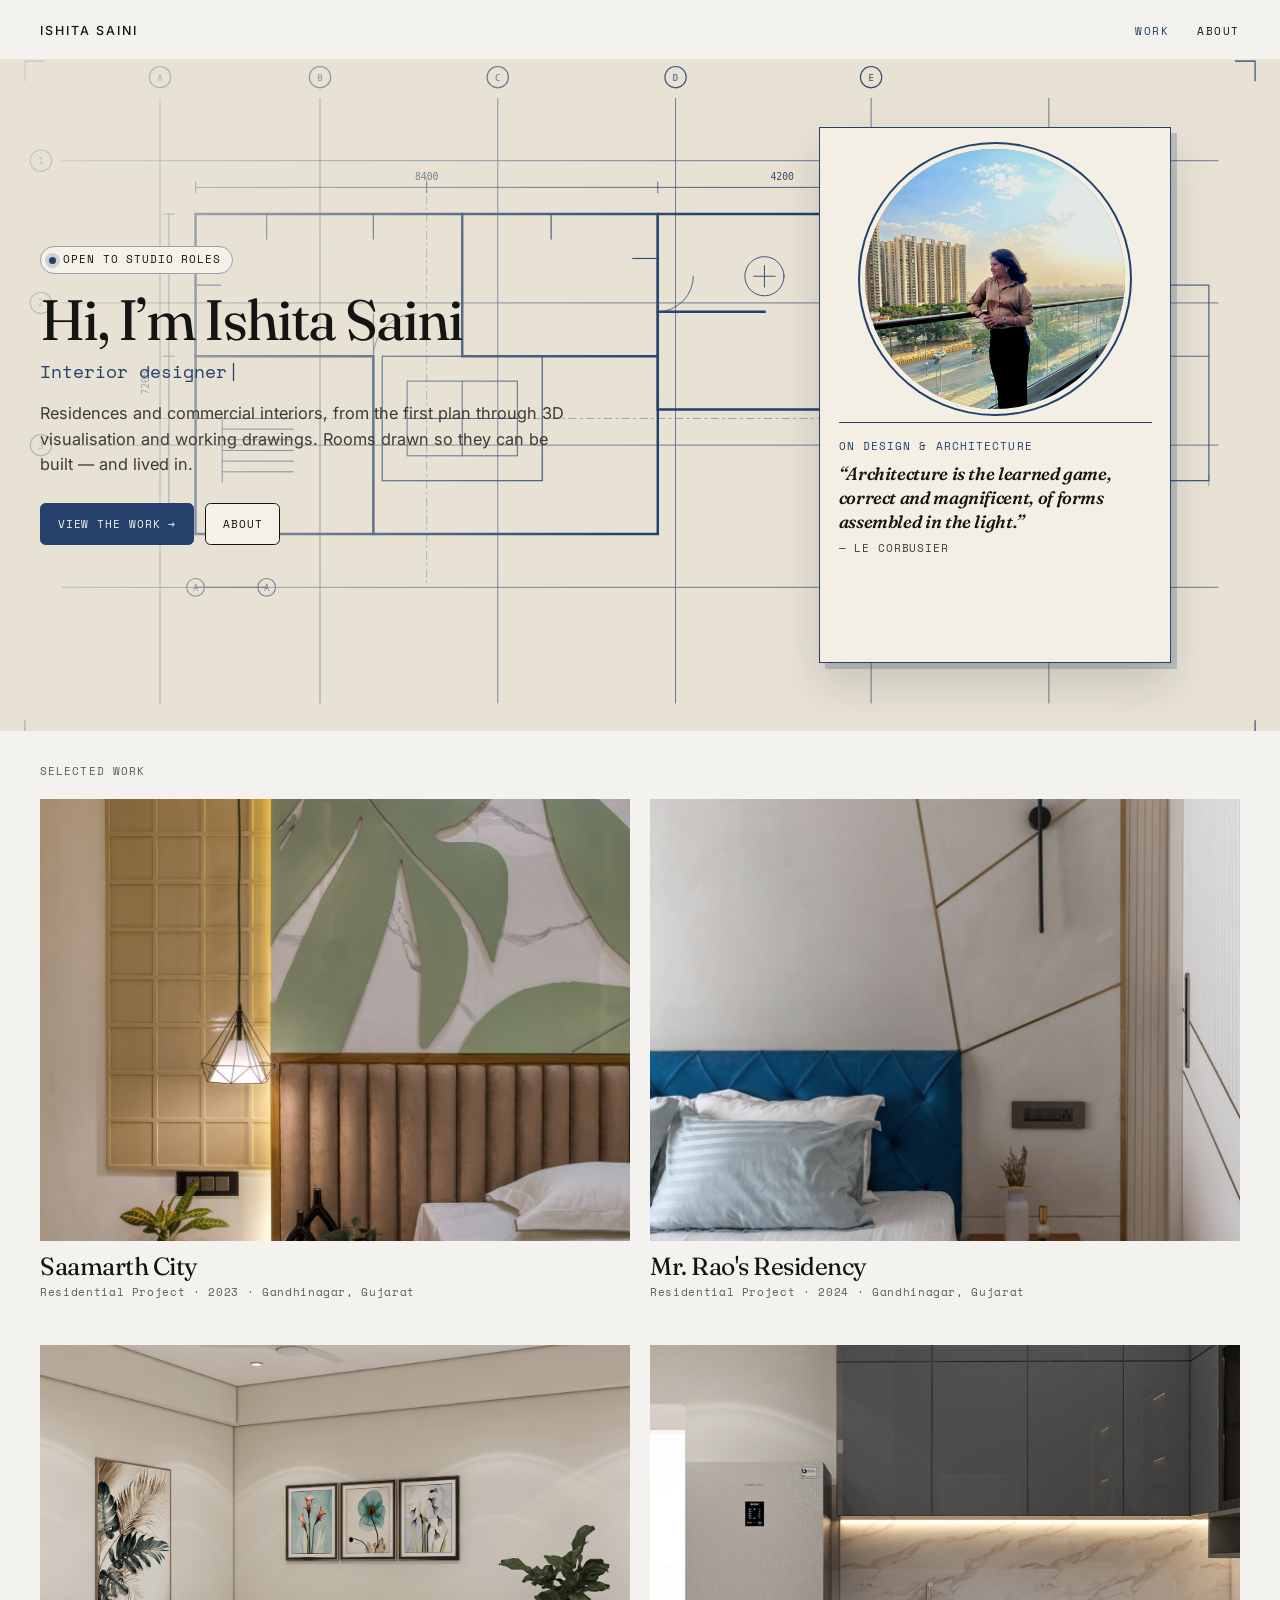
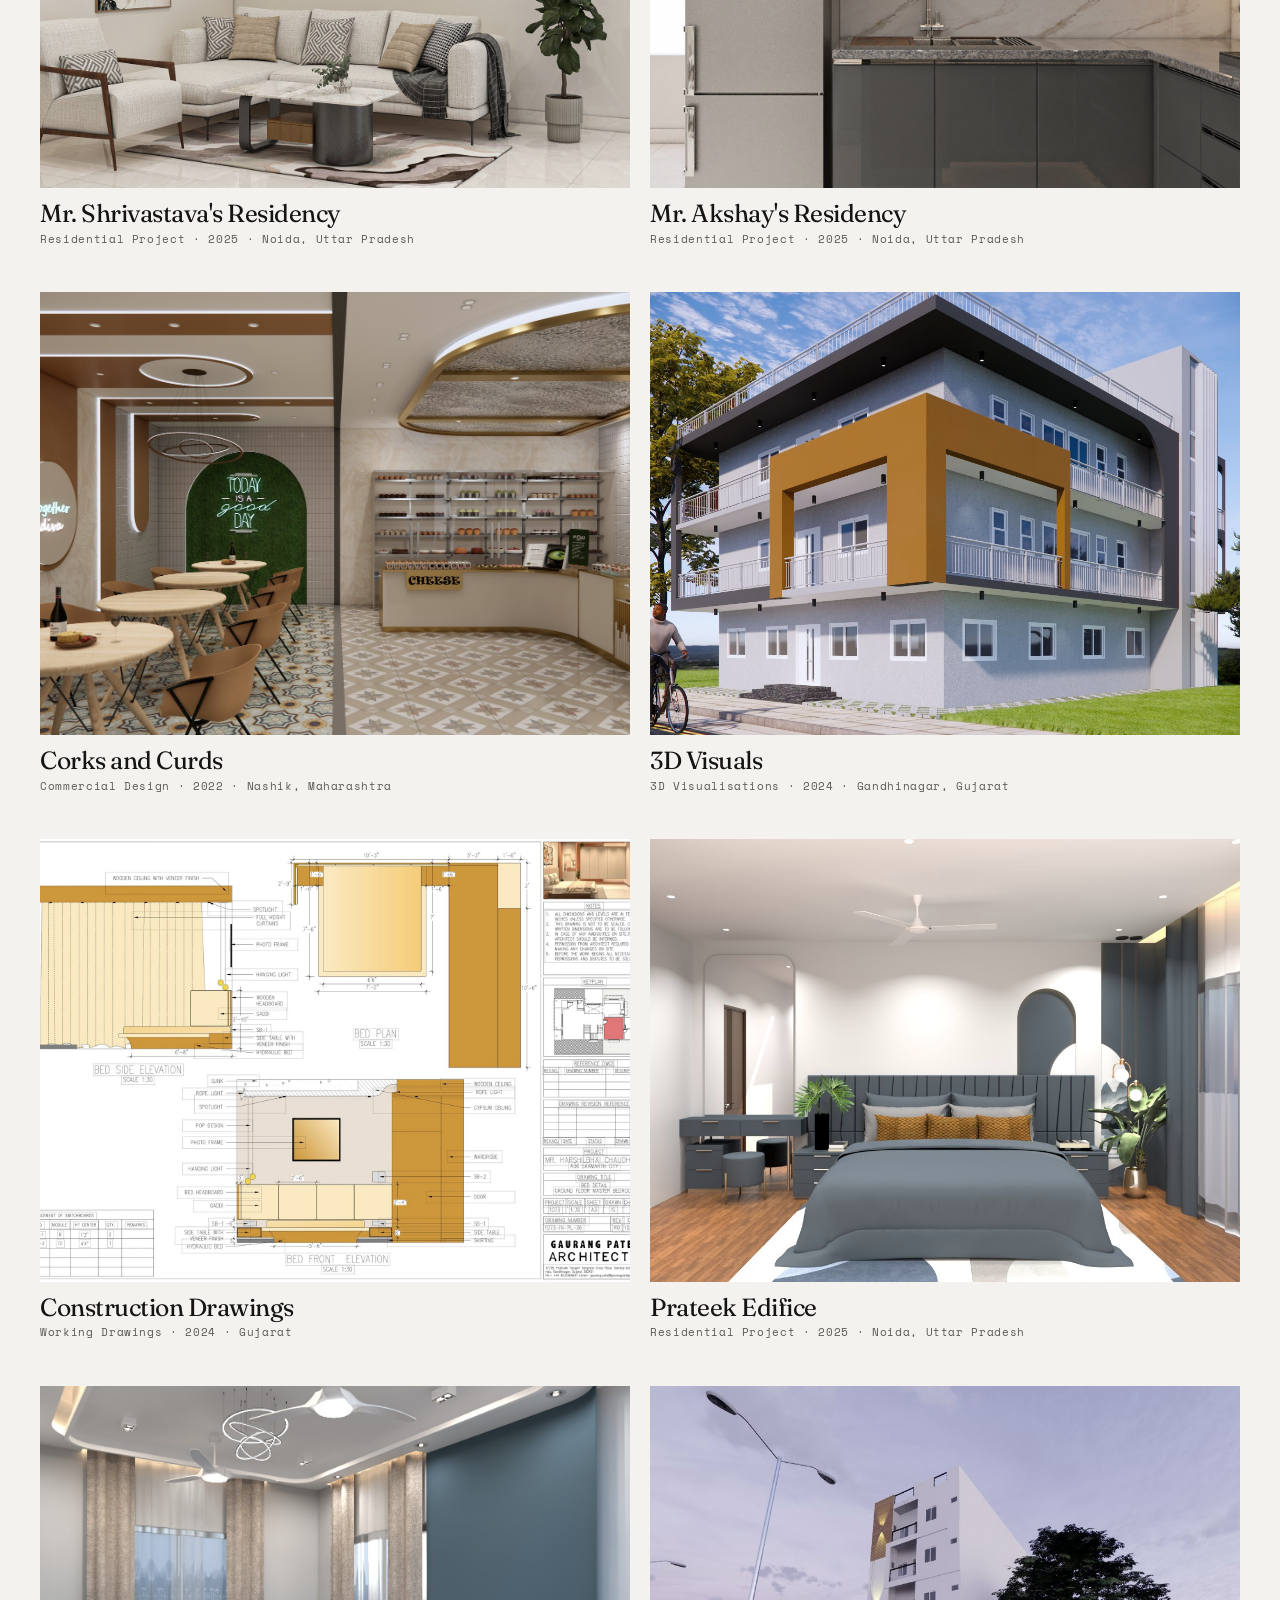
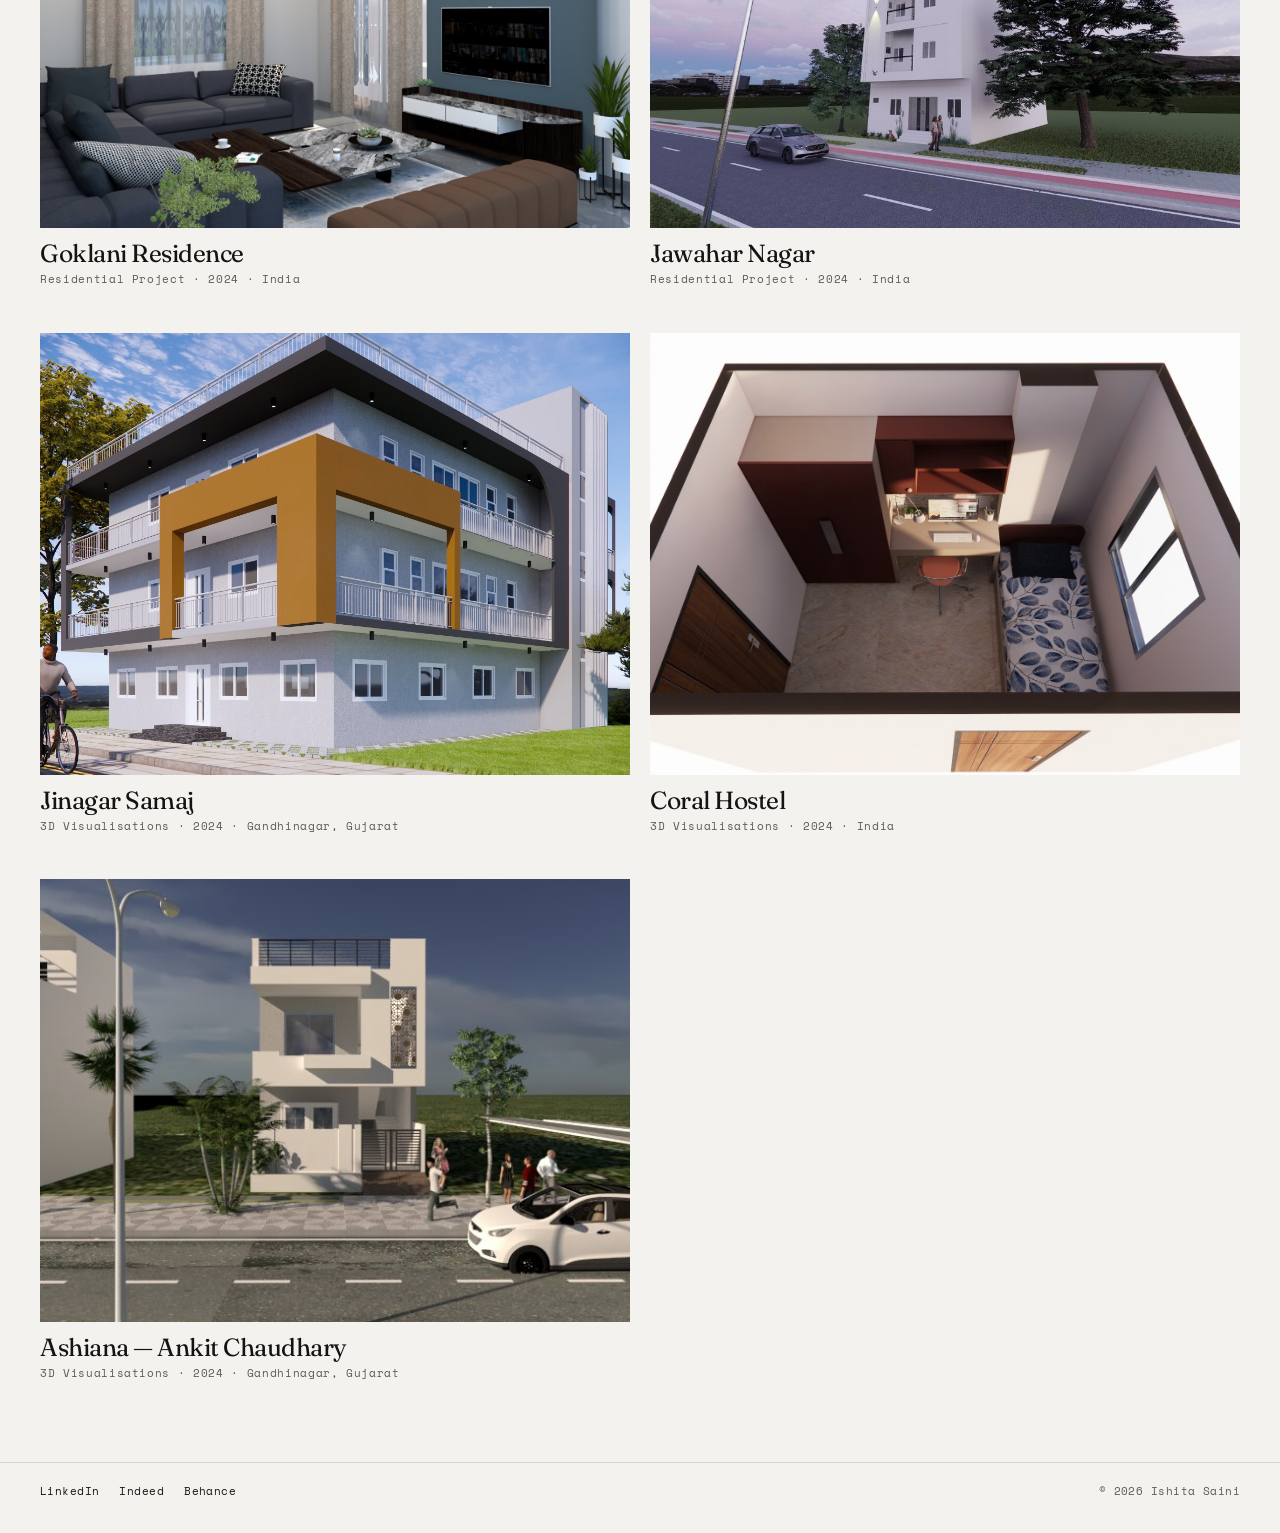
==== index.html @ 2582d84b "First Commit" ====
<!DOCTYPE html>
<html lang="en">
  <head>
    <meta charset="utf-8" />
    <meta name="viewport" content="width=device-width, initial-scale=1" />
    <title>Ishita Saini — Interior Designer</title>
    <meta
      name="description"
      content="Ishita Saini, interior designer. Residences, commercial interiors, 3D visualisation, and working drawings."
    />
    <meta property="og:title" content="Ishita Saini — Interior Designer" />
    <meta
      property="og:description"
      content="Residences, commercial interiors, visualisation, and working drawings."
    />
    <meta property="og:type" content="website" />
    <meta property="og:image" content="images/projects/saamarth-city/cover.jpg" />
    <link rel="preconnect" href="https://fonts.googleapis.com" />
    <link rel="preconnect" href="https://fonts.gstatic.com" crossorigin />
    <link
      href="https://fonts.googleapis.com/css2?family=Fraunces:ital,opsz,wght@0,9..144,400;0,9..144,560;1,9..144,400&family=Inter:wght@400;500&family=Space+Mono:ital,wght@0,400;0,700&display=swap"
      rel="stylesheet"
    />
    <link rel="icon" href="favicon.svg" type="image/svg+xml" />
    <link rel="apple-touch-icon" href="images/apple-touch-icon.png" />
    <link rel="stylesheet" href="css/style.css?v=even" />
  </head>
  <body>
    <header class="site-header">
      <a class="site-logo" href="index.html">Ishita Saini</a>
      <nav aria-label="Primary">
        <ul class="site-nav">
          <li><a href="index.html" aria-current="page">Work</a></li>
          <li><a href="about.html">About</a></li>
        </ul>
      </nav>
    </header>

    <main>
      <section class="hero" aria-label="Introduction">
        <div class="hero__drawing" aria-hidden="true"></div>
        <div class="hero__copy">
          <p class="hero__badge">
            <span class="hero__dot" aria-hidden="true"></span>
            Open to studio roles
          </p>
          <h1>Hi, I’m Ishita Saini</h1>
          <p class="hero__role">
            <span id="hero-role">Interior designer</span><span class="hero__cursor" aria-hidden="true">|</span>
          </p>
          <p class="hero__line">
            Residences and commercial interiors, from the first plan through
            3D visualisation and working drawings. Rooms drawn so they can be
            built — and lived in.
          </p>
          <p class="hero__cta">
            <a class="btn btn--solid" href="#work">View the work →</a>
            <a class="btn btn--ghost" href="about.html">About</a>
          </p>
        </div>
        <div class="hero__visual">
          <figure class="hero__photo">
            <img
              src="images/about/portrait.jpg"
              alt="Ishita Saini, interior designer"
              width="640"
              height="640"
            />
          </figure>
          <section class="quotes" aria-label="Quotes on design and architecture">
            <p class="quotes__label">On design &amp; architecture</p>
            <blockquote class="quotes__card" id="quote-card" aria-live="polite">
              <p class="quotes__text" id="quote-text">Loading a line on design…</p>
              <footer class="quotes__by" id="quote-author"></footer>
            </blockquote>
          </section>
        </div>
      </section>

      <section id="work" class="work-section">
        <h2 class="section-label">Selected work</h2>
        <div id="project-index">
          <p class="status">Loading work…</p>
        </div>
      </section>
    </main>

    <footer class="site-footer">
      <p class="site-footer__links">
        <a href="https://www.linkedin.com/in/ishita-s-9a9b94247/" rel="noopener noreferrer">LinkedIn</a>
        <a href="https://profile.indeed.com/" rel="noopener noreferrer">Indeed</a>
        <a href="https://www.behance.net/" rel="noopener noreferrer">Behance</a>
      </p>
      <p class="site-footer__copy">© 2026 Ishita Saini</p>
    </footer>
    <script src="js/app.js?v=even"></script>
  </body>
</html>
---- css/style.css ----
:root {
  --paper: #f3f2ee;
  --ink: #141413;
  --blueprint: #24406b;
  --muted: #5c5a54;
  --rule: #d8d4c8;
  --font-display: "Fraunces", "Times New Roman", serif;
  --font-mono: "Space Mono", "Courier New", monospace;
  --font-body: "Inter", "Helvetica Neue", sans-serif;
  --pad: clamp(1.15rem, 3.5vw, 2.5rem);
}

*,
*::before,
*::after {
  box-sizing: border-box;
}

html {
  -webkit-text-size-adjust: 100%;
}

body {
  margin: 0;
  min-height: 100vh;
  background: var(--paper);
  color: var(--ink);
  font-family: var(--font-body);
  font-size: 1.05rem;
  line-height: 1.6;
}

img {
  max-width: 100%;
  height: auto;
  display: block;
}

a {
  color: var(--blueprint);
  text-decoration-thickness: 1px;
  text-underline-offset: 0.18em;
}

a:hover {
  color: var(--ink);
}

a:focus-visible {
  outline: 2px solid var(--blueprint);
  outline-offset: 3px;
}

h1,
h2,
p,
ul,
figure,
blockquote {
  margin: 0;
}

ul {
  padding: 0;
  list-style: none;
}

code {
  font-family: var(--font-mono);
  font-size: 0.85em;
}

.eyebrow,
.work-card__meta,
.project-head__meta,
.project-nav__dir,
.tools__heading,
.tools__list,
.status,
.section-label,
.quotes__label,
.quotes__by,
.site-footer {
  font-family: var(--font-mono);
  font-size: 0.68rem;
  font-weight: 400;
  letter-spacing: 0.1em;
  text-transform: uppercase;
}

/* --- Header ----------------------------------------------------------- */

.site-header {
  position: sticky;
  top: 0;
  z-index: 20;
  display: flex;
  align-items: baseline;
  justify-content: space-between;
  gap: 1rem;
  padding: 1rem var(--pad);
  background: color-mix(in srgb, var(--paper) 88%, transparent);
  backdrop-filter: blur(16px);
}

.site-logo {
  font-family: var(--font-body);
  font-size: 0.78rem;
  font-weight: 500;
  letter-spacing: 0.16em;
  text-transform: uppercase;
  color: var(--ink);
  text-decoration: none;
}

.site-logo:hover {
  color: var(--blueprint);
}

.site-nav {
  display: flex;
  gap: 1.75rem;
}

.site-nav a {
  font-family: var(--font-mono);
  font-size: 0.68rem;
  letter-spacing: 0.14em;
  text-transform: uppercase;
  color: var(--ink);
  text-decoration: none;
}

.site-nav a:hover,
.site-nav a[aria-current="page"] {
  color: var(--blueprint);
}

/* --- Hero ------------------------------------------------------------- */

.hero {
  position: relative;
  isolation: isolate;
  display: grid;
  gap: 2.5rem;
  align-items: start;
  padding: clamp(2rem, 7vh, 4.5rem) var(--pad) clamp(2.5rem, 7vh, 4.75rem);
  overflow: hidden;
  background: #e7e2d4;
}

.hero__drawing {
  position: absolute;
  inset: 0;
  z-index: 0;
  pointer-events: none;
  background-color: #e7e2d4;
  background-image:
    linear-gradient(
      105deg,
      color-mix(in srgb, #e7e2d4 88%, transparent) 0%,
      transparent 52%
    ),
    url("../images/hero-plan.svg");
  background-repeat: no-repeat;
  background-position: 0 0, 50% 30%;
  background-size: 100% 100%, cover;
}

.hero__copy {
  position: relative;
  z-index: 1;
  max-width: 36rem;
}

.hero__badge {
  display: inline-flex;
  align-items: center;
  gap: 0.45rem;
  padding: 0.28rem 0.7rem 0.28rem 0.5rem;
  border: 1px solid color-mix(in srgb, var(--blueprint) 35%, var(--rule));
  border-radius: 999px;
  background: #f4f1e8;
  font-family: var(--font-mono);
  font-size: 0.68rem;
  letter-spacing: 0.08em;
  text-transform: uppercase;
  color: var(--ink);
}

.hero__dot {
  width: 0.45rem;
  height: 0.45rem;
  border-radius: 50%;
  background: var(--blueprint);
  box-shadow: 0 0 0 4px color-mix(in srgb, var(--blueprint) 18%, transparent);
}

.hero h1 {
  font-family: var(--font-display);
  font-optical-sizing: auto;
  font-weight: 400;
  font-size: clamp(2.15rem, 5.4vw, 3.55rem);
  line-height: 1.05;
  letter-spacing: -0.035em;
  margin: 1rem 0 0.45rem;
}

.hero__role {
  min-height: 1.5em;
  font-family: var(--font-mono);
  font-size: clamp(0.95rem, 1.8vw, 1.1rem);
  color: var(--blueprint);
}

.hero__cursor {
  display: inline-block;
  margin-left: 0.05em;
  animation: hero-blink 1s step-end infinite;
}

.hero__line {
  max-width: 34rem;
  margin-top: 1rem;
  font-size: 1.02rem;
  line-height: 1.55;
  color: #3d3b35;
}

.hero__cta {
  display: flex;
  flex-wrap: wrap;
  gap: 0.7rem;
  margin-top: 1.6rem;
}

.btn {
  display: inline-flex;
  align-items: center;
  justify-content: center;
  padding: 0.7rem 1.05rem;
  border: 1px solid var(--ink);
  border-radius: 0.35rem;
  font-family: var(--font-mono);
  font-size: 0.7rem;
  letter-spacing: 0.08em;
  text-transform: uppercase;
  text-decoration: none;
}

.btn--solid {
  background: var(--blueprint);
  border-color: var(--blueprint);
  color: var(--paper);
}

.btn--solid:hover {
  background: var(--ink);
  border-color: var(--ink);
  color: var(--paper);
}

.btn--ghost {
  background: #f4f1e8;
  color: var(--ink);
}

.btn--ghost:hover {
  border-color: var(--blueprint);
  color: var(--blueprint);
}

.hero__visual {
  position: relative;
  z-index: 1;
  display: flex;
  flex-direction: column;
  gap: 0.85rem;
  width: min(100%, 22rem);
  height: 33.5rem;
  margin-inline: auto;
  padding: 1.15rem 1.15rem 1.1rem;
  background: #f3efe4;
  border: 1.5px solid var(--blueprint);
  overflow: hidden;
  box-shadow:
    6px 6px 0 color-mix(in srgb, var(--blueprint) 22%, transparent),
    0 22px 40px color-mix(in srgb, var(--ink) 14%, transparent);
}

.hero__visual::before,
.hero__visual::after {
  content: "";
  position: absolute;
  width: 0.7rem;
  height: 0.7rem;
  border: 1.5px solid var(--blueprint);
  pointer-events: none;
}

.hero__visual::before {
  top: -1px;
  left: -1px;
  border-right: 0;
  border-bottom: 0;
}

.hero__visual::after {
  right: -1px;
  bottom: -1px;
  border-left: 0;
  border-top: 0;
}

.hero__photo {
  flex: 0 0 16.25rem;
  width: 16.25rem;
  height: 16.25rem;
  margin: 0.15rem auto 0;
  aspect-ratio: 1;
  border-radius: 50%;
  overflow: hidden;
  background: #8d8778;
  box-shadow:
    0 0 0 5px #f3efe4,
    0 0 0 7px var(--blueprint);
}

.hero__photo img {
  width: 100%;
  height: 100%;
  object-fit: cover;
  object-position: 50% 18%;
  filter: contrast(1.08) saturate(1.05) brightness(0.96);
}

@keyframes hero-blink {
  50% {
    opacity: 0;
  }
}

/* --- Quotes ----------------------------------------------------------- */

.quotes {
  display: flex;
  flex-direction: column;
  flex: 1 1 auto;
  min-height: 0;
  height: 9.25rem;
  padding-top: 0.9rem;
  border-top: 1px solid var(--blueprint);
  overflow: hidden;
}

.quotes__label {
  flex: 0 0 auto;
  color: var(--blueprint);
  margin-bottom: 0.45rem;
}

.quotes__card {
  display: flex;
  flex-direction: column;
  flex: 1 1 auto;
  min-height: 0;
  max-width: none;
  overflow: hidden;
}

.quotes__text {
  display: -webkit-box;
  -webkit-box-orient: vertical;
  -webkit-line-clamp: 3;
  line-clamp: 3;
  overflow: hidden;
  font-family: var(--font-display);
  font-optical-sizing: auto;
  font-style: italic;
  font-size: 1.12rem;
  font-weight: 560;
  line-height: 1.32;
  letter-spacing: -0.02em;
  color: var(--ink);
}

.quotes__by {
  flex: 0 0 auto;
  margin-top: 0.45rem;
  letter-spacing: 0.08em;
  color: #3d3b35;
  white-space: nowrap;
  overflow: hidden;
  text-overflow: ellipsis;
}

.quotes__card.is-away {
  opacity: 0;
}

.quotes__card {
  transition: opacity 0.4s ease;
}

.work-section {
  padding-top: 2rem;
  scroll-margin-top: 3.5rem;
}

.section-label {
  padding: 0 var(--pad) 1.15rem;
  color: var(--muted);
}

/* --- Work grid -------------------------------------------------------- */

.work-grid {
  display: grid;
  grid-template-columns: 1fr;
  gap: 2.5rem var(--pad);
  padding: 0 var(--pad) 2rem;
}

@media (min-width: 640px) {
  .work-grid {
    grid-template-columns: 1fr 1fr;
  }
}

.work-card {
  display: flex;
  flex-direction: column;
  gap: 0.7rem;
  color: inherit;
  text-decoration: none;
  min-width: 0;
}

.work-card__media {
  display: block;
  overflow: hidden;
  background: #cfc9bb;
  aspect-ratio: 4 / 3;
}

.work-card__thumb {
  width: 100%;
  height: 100%;
  object-fit: cover;
  filter: saturate(0.82);
}

.work-card__title {
  display: block;
  font-family: var(--font-display);
  font-optical-sizing: auto;
  font-size: clamp(1.2rem, 2.2vw, 1.55rem);
  font-weight: 400;
  line-height: 1.15;
  letter-spacing: -0.02em;
  color: var(--ink);
}

.work-card__meta {
  display: block;
  margin-top: 0.2rem;
  letter-spacing: 0.06em;
  text-transform: none;
  color: var(--muted);
}

@media (hover: hover) and (pointer: fine) {
  .work-card__thumb {
    transition: filter 0.45s ease, transform 0.45s ease;
  }

  .work-card:hover .work-card__thumb,
  .work-card:focus-visible .work-card__thumb {
    filter: saturate(1);
    transform: scale(1.03);
  }

  .work-card:hover .work-card__title,
  .work-card:focus-visible .work-card__title {
    color: var(--blueprint);
  }
}

/* --- Project page ----------------------------------------------------- */

.project {
  display: flex;
  flex-direction: column;
}

.project-info {
  padding: 1.25rem var(--pad) 1.5rem;
}

.project-info h1 {
  font-family: var(--font-display);
  font-optical-sizing: auto;
  font-weight: 400;
  font-size: clamp(1.7rem, 4vw, 2.45rem);
  line-height: 1.08;
  letter-spacing: -0.03em;
}

.tagline {
  margin-top: 0.45rem;
  font-size: 1.02rem;
  line-height: 1.45;
  color: var(--muted);
}

.eyebrow {
  color: var(--blueprint);
  margin-bottom: 0.4rem;
}

.project-head__meta {
  margin-top: 0.85rem;
  letter-spacing: 0.06em;
  text-transform: none;
  color: var(--muted);
  line-height: 1.6;
}

.project-copy {
  margin-top: 1.35rem;
}

.project-copy p + p {
  margin-top: 0.85rem;
}

.project-visuals {
  min-width: 0;
}

.gallery {
  display: grid;
  grid-template-columns: 1fr 1fr;
  gap: 0.4rem;
  align-items: start;
}

.gallery__span {
  grid-column: 1 / -1;
  width: 100%;
  height: auto;
  display: block;
  background: #cfc9bb;
}

.gallery__col {
  display: flex;
  flex-direction: column;
  gap: 0.4rem;
  min-width: 0;
}

.gallery__col:empty {
  display: none;
}

.gallery__col img {
  width: 100%;
  height: auto;
  display: block;
  background: #cfc9bb;
}

.project-nav {
  display: grid;
  grid-template-columns: 1fr 1fr;
  gap: 1.5rem;
  margin: 2rem var(--pad) 0;
  padding: 1.35rem 0 0;
  border-top: 1px solid var(--rule);
}

.project-nav a {
  display: flex;
  flex-direction: column;
  gap: 0.3rem;
  color: inherit;
  text-decoration: none;
}

.project-nav a:last-child {
  text-align: right;
}

.project-nav__title {
  font-family: var(--font-display);
  font-optical-sizing: auto;
  font-size: 1.2rem;
  line-height: 1.2;
  letter-spacing: -0.02em;
  text-transform: none;
}

.project-nav a:hover .project-nav__title,
.project-nav a:focus-visible .project-nav__title {
  color: var(--blueprint);
}

/* --- About ------------------------------------------------------------ */

.about-hero {
  display: grid;
}

.about__portrait {
  margin: 0;
  min-height: 18rem;
  background: #cfc9bb;
}

.about__portrait img {
  width: 100%;
  height: 100%;
  min-height: 18rem;
  object-fit: cover;
  object-position: 50% 18%;
}

.about__copy {
  padding: clamp(1.75rem, 4vw, 3.25rem) var(--pad);
  display: flex;
  flex-direction: column;
  justify-content: center;
}

.about__role {
  font-family: var(--font-mono);
  font-size: 0.68rem;
  letter-spacing: 0.12em;
  text-transform: uppercase;
  color: var(--blueprint);
}

.about__copy h1 {
  font-family: var(--font-display);
  font-optical-sizing: auto;
  font-weight: 400;
  font-size: clamp(2.4rem, 6vw, 4rem);
  line-height: 0.98;
  letter-spacing: -0.035em;
  margin: 0.4rem 0 1.1rem;
}

.about__lead {
  font-family: var(--font-display);
  font-optical-sizing: auto;
  font-size: clamp(1.2rem, 2.2vw, 1.55rem);
  line-height: 1.3;
  letter-spacing: -0.02em;
  margin-bottom: 1.25rem;
}

.about__tools {
  font-family: var(--font-mono);
  font-size: 0.72rem;
  letter-spacing: 0.06em;
  text-transform: uppercase;
  color: var(--muted);
}

.about__copy p + p {
  margin-top: 0.9rem;
}

.about__cta {
  display: flex;
  flex-wrap: wrap;
  gap: 0.75rem 1.5rem;
  margin-top: 1.75rem;
  font-family: var(--font-mono);
  font-size: 0.72rem;
  letter-spacing: 0.08em;
  text-transform: uppercase;
}

.about__cta a {
  color: var(--ink);
  text-decoration: none;
  border-bottom: 1px solid var(--ink);
  padding-bottom: 0.12rem;
}

.about__cta a:hover {
  color: var(--blueprint);
  border-bottom-color: var(--blueprint);
}

/* --- Empty ------------------------------------------------------------ */

.status,
.empty-page {
  padding: 3rem var(--pad);
  max-width: 40rem;
}

.status {
  color: var(--blueprint);
}

.empty-page h1 {
  font-family: var(--font-display);
  font-optical-sizing: auto;
  font-weight: 400;
  font-size: clamp(1.7rem, 4vw, 2.4rem);
  margin-bottom: 0.8rem;
}

.empty-page p + p {
  margin-top: 0.9rem;
}

/* --- Footer ----------------------------------------------------------- */

.site-footer {
  display: flex;
  flex-wrap: wrap;
  justify-content: space-between;
  gap: 0.75rem 1.5rem;
  margin-top: 3rem;
  padding: 1.25rem var(--pad) 2rem;
  border-top: 1px solid var(--rule);
  text-transform: none;
  letter-spacing: 0.04em;
}

.site-footer__links {
  display: flex;
  gap: 1.25rem;
}

.site-footer__links a {
  color: var(--ink);
  text-decoration: none;
}

.site-footer__links a:hover {
  color: var(--blueprint);
}

.site-footer__copy {
  color: var(--muted);
}

/* --- Responsive ------------------------------------------------------- */

@media (min-width: 880px) {
  .hero {
    grid-template-columns: minmax(0, 1.15fr) minmax(18rem, 0.85fr);
    gap: 3rem;
    align-items: center;
    height: 42rem;
    min-height: 42rem;
    max-height: 42rem;
    padding-top: 3.25rem;
    padding-bottom: 3.25rem;
  }

  .hero__copy {
    padding-top: 0;
  }

  .hero__visual {
    width: 22rem;
    height: 33.5rem;
    justify-self: end;
  }

  .hero__drawing {
    background-size: 100% 100%, cover;
    background-position: 0 0, 58% 40%;
  }

  .work-grid {
    gap: 2.75rem 1.25rem;
  }

  .project {
    display: grid;
    grid-template-columns: minmax(17rem, 22rem) minmax(0, 1fr);
    align-items: start;
    gap: 0 1.75rem;
    padding-left: var(--pad);
  }

  .project-info {
    grid-column: 1;
    grid-row: 1;
    position: sticky;
    top: 3.6rem;
    padding: 1.5rem 0 2.5rem;
    max-height: calc(100vh - 3.6rem);
    overflow: auto;
  }

  .project-visuals {
    grid-column: 2;
    grid-row: 1;
    padding: 0 var(--pad) 0.5rem 0;
  }

  .about-hero {
    grid-template-columns: 1.05fr 1fr;
  }

  .about__portrait img {
    min-height: min(68vh, 36rem);
  }
}

@media (max-width: 520px) {
  .gallery {
    grid-template-columns: 1fr;
  }

  .project-nav {
    grid-template-columns: 1fr;
  }

  .project-nav a:last-child {
    text-align: left;
  }
}

@media (prefers-reduced-motion: reduce) {
  .hero__cursor {
    animation: none;
  }

  .work-card__thumb,
  .quotes__card,
  a {
    transition: none;
  }

  .work-card:hover .work-card__thumb,
  .work-card:focus-visible .work-card__thumb {
    transform: none;
  }
}
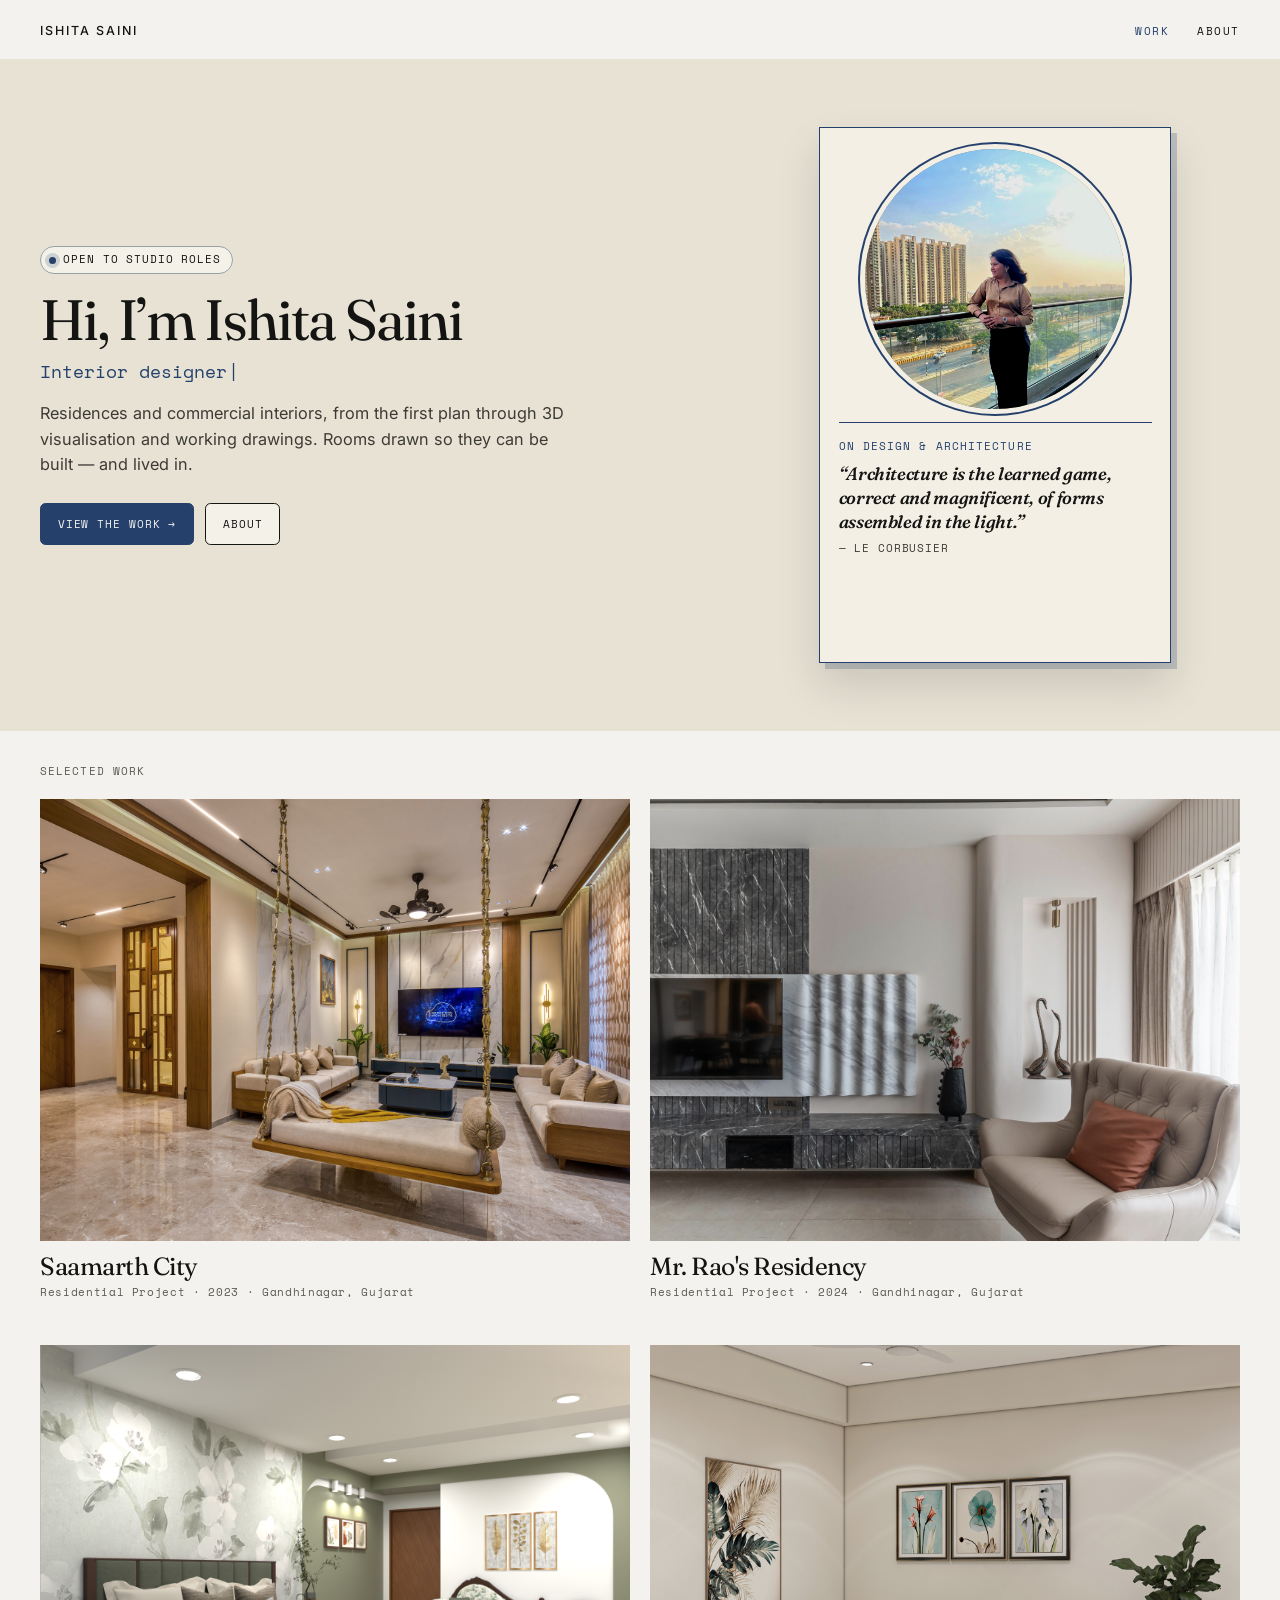
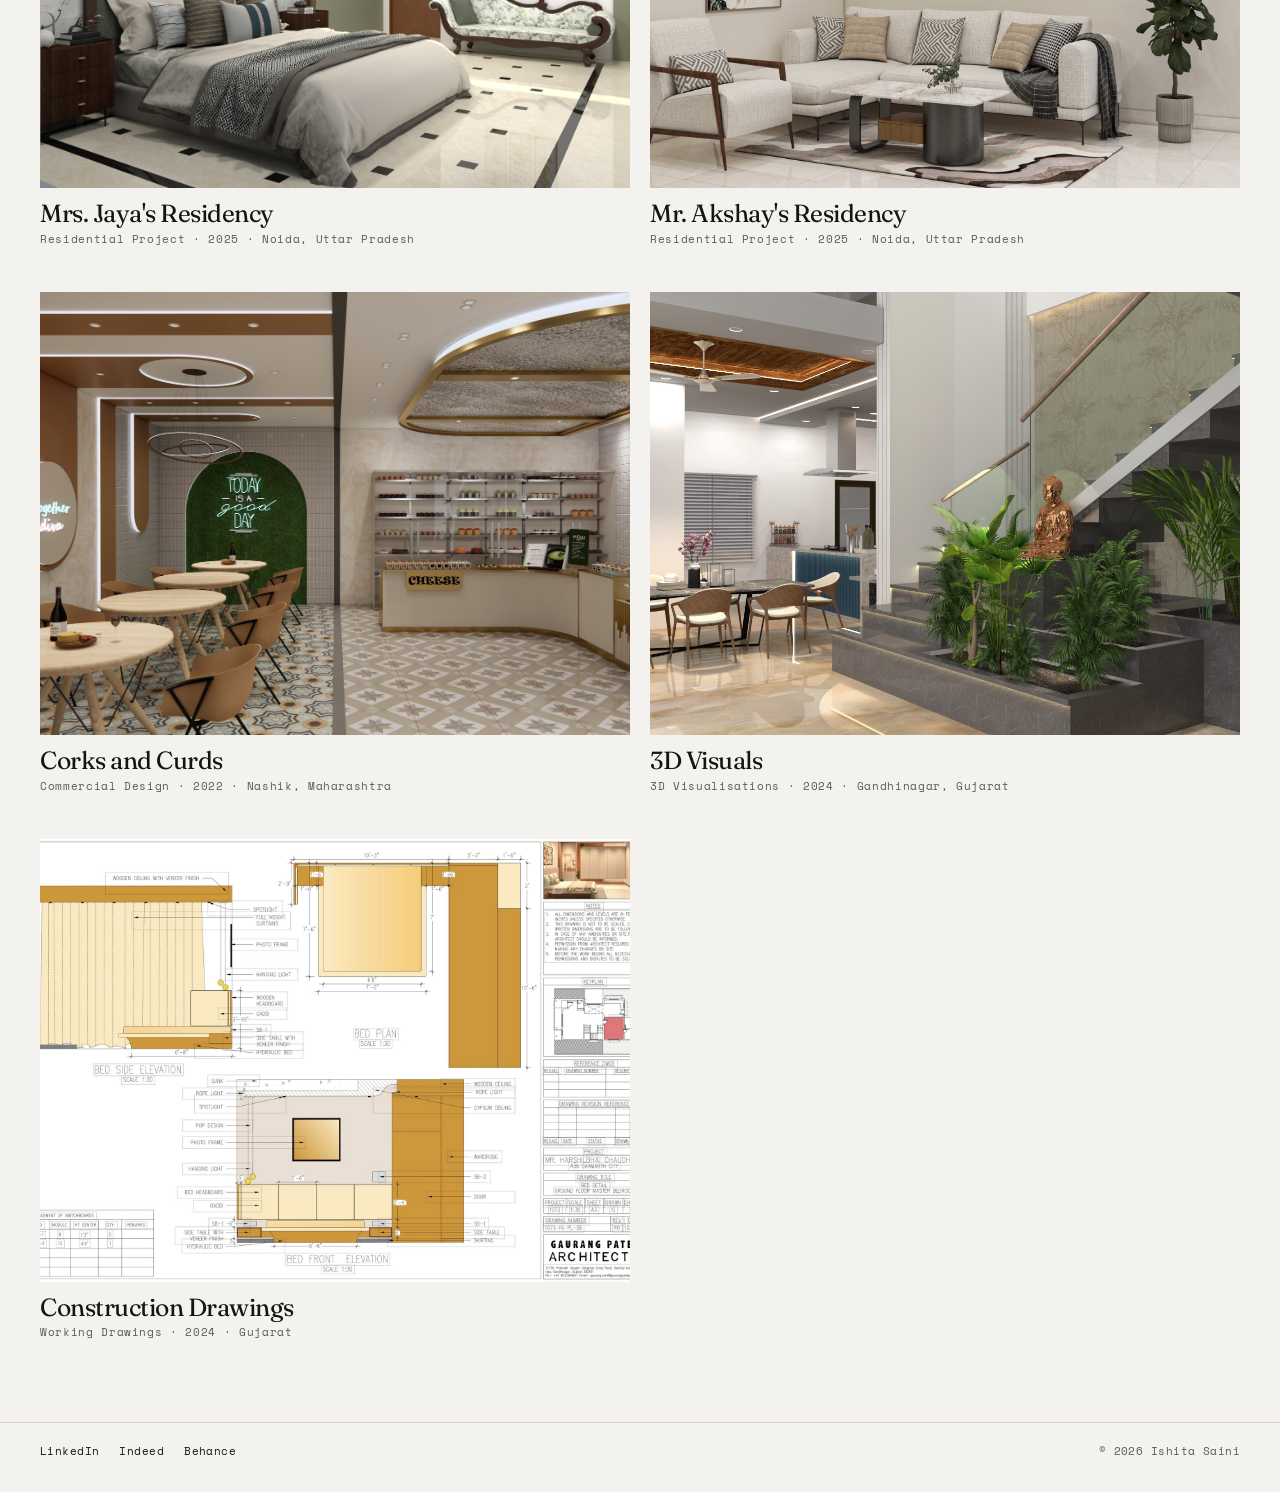
==== commit 7f095d39: "Projects update" ====
--- a/index.html
+++ b/index.html
@@ -93,6 +93,6 @@
       </p>
       <p class="site-footer__copy">© 2026 Ishita Saini</p>
     </footer>
-    <script src="js/app.js?v=even"></script>
+    <script src="js/app.js?v=nocover"></script>
   </body>
 </html>
--- a/css/style.css
+++ b/css/style.css
@@ -155,13 +155,13 @@
   z-index: 0;
   pointer-events: none;
   background-color: #e7e2d4;
-  background-image:
+  /* background-image:
     linear-gradient(
       105deg,
       color-mix(in srgb, #e7e2d4 88%, transparent) 0%,
       transparent 52%
     ),
-    url("../images/hero-plan.svg");
+    url("../images/hero-plan.svg"); */
   background-repeat: no-repeat;
   background-position: 0 0, 50% 30%;
   background-size: 100% 100%, cover;
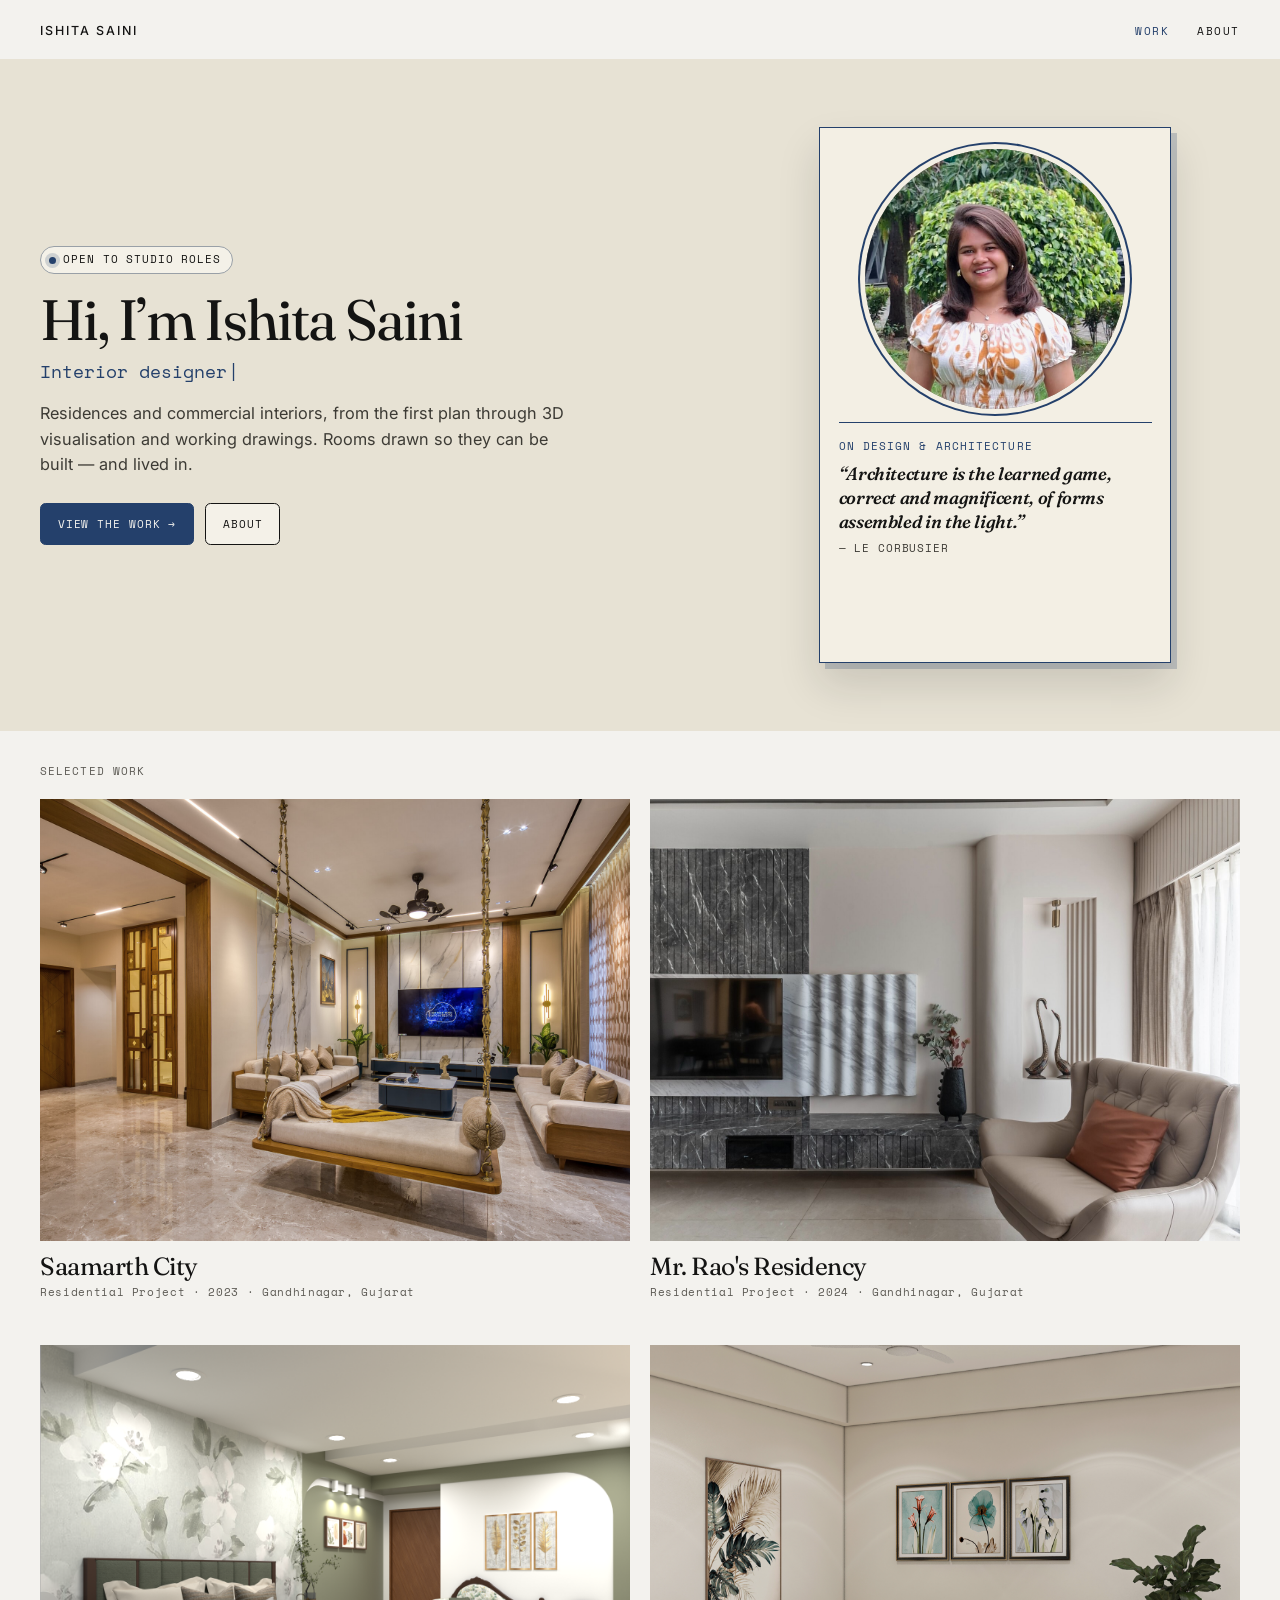
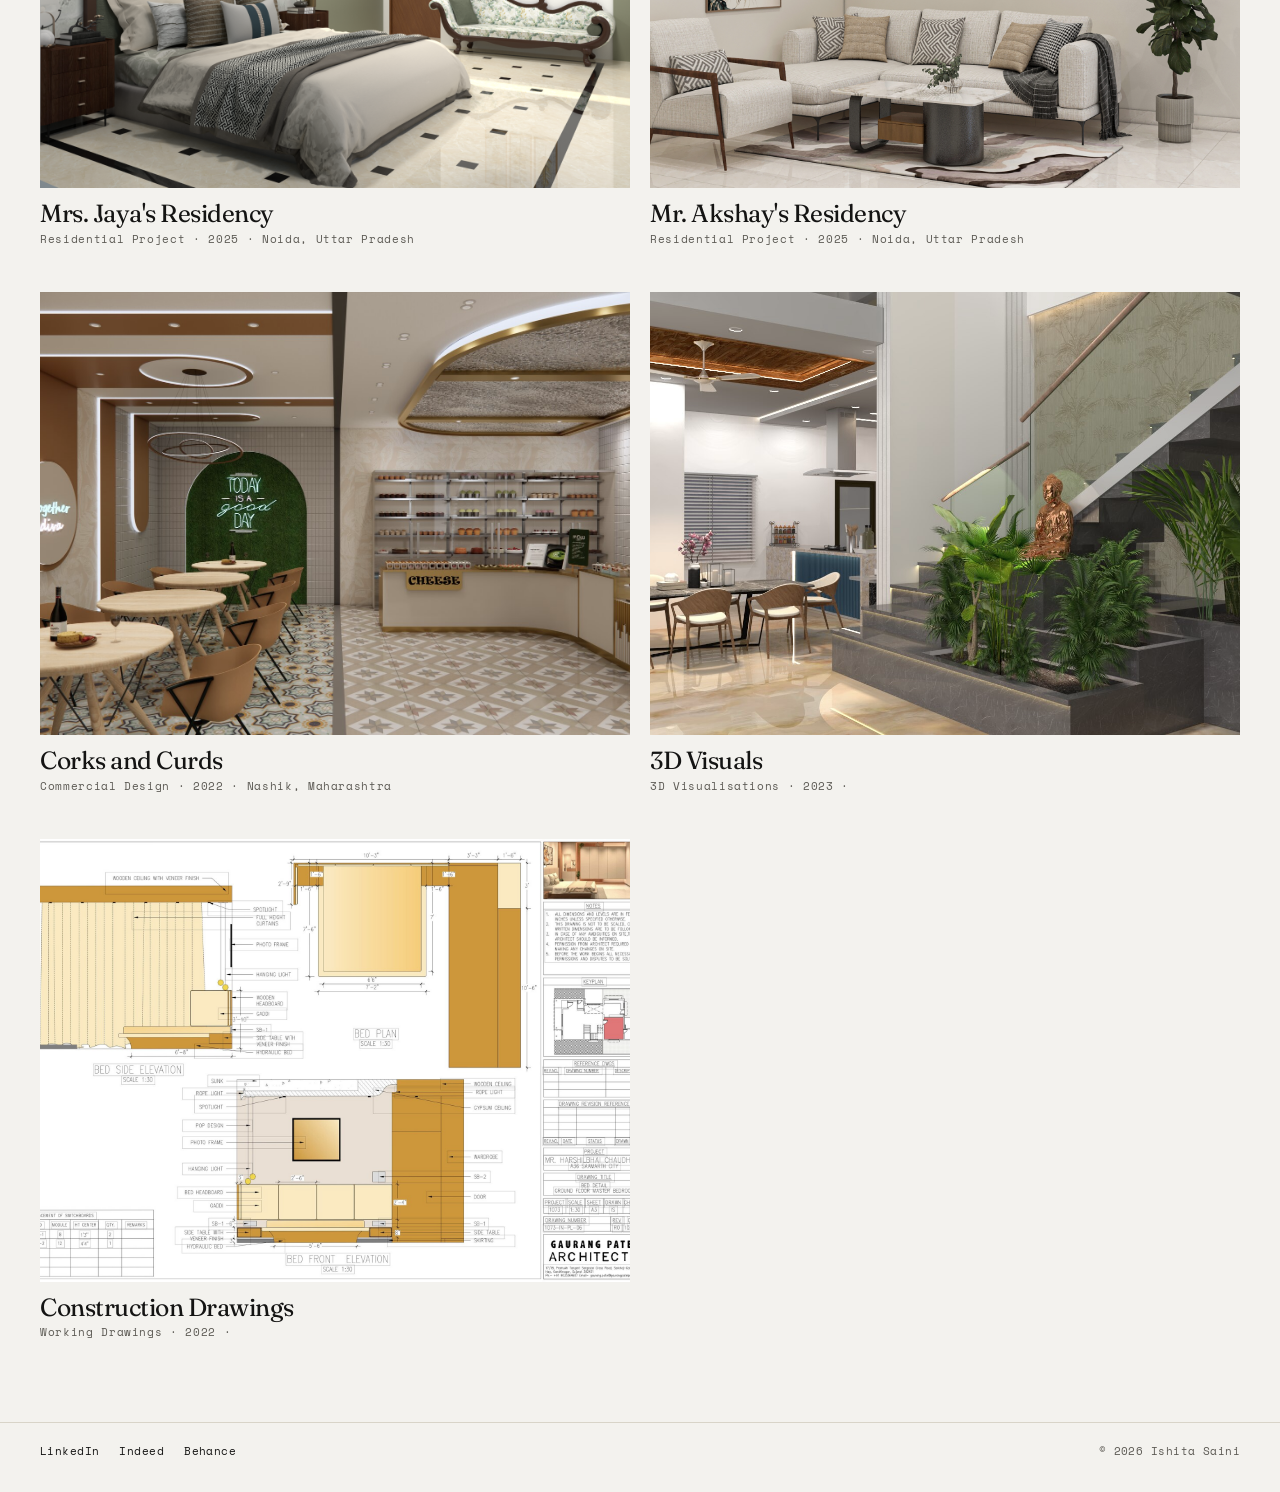
==== commit 6b3a12df: "Projects update and description change" ====
--- a/index.html
+++ b/index.html
@@ -49,10 +49,7 @@
             <span id="hero-role">Interior designer</span><span class="hero__cursor" aria-hidden="true">|</span>
           </p>
           <p class="hero__line">
-            Residences and commercial interiors, from the first plan through
-            3D visualisation and working drawings. Rooms drawn so they can be
-            built — and lived in.
-          </p>
+            Residences and commercial interiors, from the first plan through 3D visualisation and working drawings. Rooms drawn so they can be built — and lived in.          </p>
           <p class="hero__cta">
             <a class="btn btn--solid" href="#work">View the work →</a>
             <a class="btn btn--ghost" href="about.html">About</a>
@@ -61,7 +58,7 @@
         <div class="hero__visual">
           <figure class="hero__photo">
             <img
-              src="images/about/portrait.jpg"
+              src="images/about/hero-section.jpeg"
               alt="Ishita Saini, interior designer"
               width="640"
               height="640"
--- a/css/style.css
+++ b/css/style.css
@@ -545,30 +545,134 @@
   align-items: start;
 }
 
+.gallery__item {
+  appearance: none;
+  display: block;
+  width: 100%;
+  margin: 0;
+  padding: 0;
+  border: 0;
+  background: #cfc9bb;
+  cursor: zoom-in;
+}
+
+.gallery__item:focus-visible {
+  outline: 2px solid var(--blueprint);
+  outline-offset: 3px;
+}
+
 .gallery__span {
   grid-column: 1 / -1;
+}
+
+.gallery__col {
+  display: flex;
+  flex-direction: column;
+  gap: 0.4rem;
+  min-width: 0;
+}
+
+.gallery__col:empty {
+  display: none;
+}
+
+.gallery__item img {
   width: 100%;
   height: auto;
   display: block;
-  background: #cfc9bb;
-}
-
-.gallery__col {
-  display: flex;
-  flex-direction: column;
-  gap: 0.4rem;
-  min-width: 0;
-}
-
-.gallery__col:empty {
+  pointer-events: none;
+}
+
+body.is-lightbox {
+  overflow: hidden;
+}
+
+.lightbox {
+  position: fixed;
+  inset: 0;
+  z-index: 80;
   display: none;
-}
-
-.gallery__col img {
-  width: 100%;
+  align-items: center;
+  justify-content: center;
+  padding: 3.5rem 3.5rem 2.75rem;
+  background: rgba(20, 20, 19, 0.96);
+  color: var(--paper);
+}
+
+.lightbox.is-open {
+  display: flex;
+}
+
+.lightbox__img {
+  max-width: min(96vw, 92rem);
+  max-height: calc(100vh - 5.5rem);
+  width: auto;
   height: auto;
-  display: block;
-  background: #cfc9bb;
+  object-fit: contain;
+  background: transparent;
+}
+
+.lightbox__close,
+.lightbox__prev,
+.lightbox__next {
+  appearance: none;
+  position: absolute;
+  margin: 0;
+  border: 0;
+  background: transparent;
+  color: inherit;
+  cursor: pointer;
+  font-family: var(--font-mono);
+}
+
+.lightbox__close {
+  top: 0.85rem;
+  right: var(--pad);
+  font-size: 0.78rem;
+  letter-spacing: 0.14em;
+  text-transform: uppercase;
+}
+
+.lightbox__prev,
+.lightbox__next {
+  top: 50%;
+  width: 2.75rem;
+  height: 2.75rem;
+  transform: translateY(-50%);
+  font-family: var(--font-body);
+  font-size: 2.1rem;
+  line-height: 1;
+}
+
+.lightbox__prev {
+  left: 0.35rem;
+}
+
+.lightbox__next {
+  right: 0.35rem;
+}
+
+.lightbox__count {
+  position: absolute;
+  bottom: 0.85rem;
+  left: 50%;
+  transform: translateX(-50%);
+  font-family: var(--font-mono);
+  font-size: 0.72rem;
+  letter-spacing: 0.12em;
+}
+
+.lightbox__close:hover,
+.lightbox__prev:hover,
+.lightbox__next:hover {
+  color: #fff;
+}
+
+.lightbox__close:focus-visible,
+.lightbox__prev:focus-visible,
+.lightbox__next:focus-visible {
+  outline: 2px solid var(--paper);
+  outline-offset: 3px;
 }
 
 .project-nav {
@@ -829,6 +933,21 @@
   .project-nav a:last-child {
     text-align: left;
   }
+
+  .lightbox {
+    padding: 3.25rem 0.75rem 2.5rem;
+  }
+
+  .lightbox__prev,
+  .lightbox__next {
+    top: auto;
+    bottom: 0.35rem;
+    transform: none;
+  }
+
+  .lightbox__count {
+    bottom: 0.95rem;
+  }
 }
 
 @media (prefers-reduced-motion: reduce) {
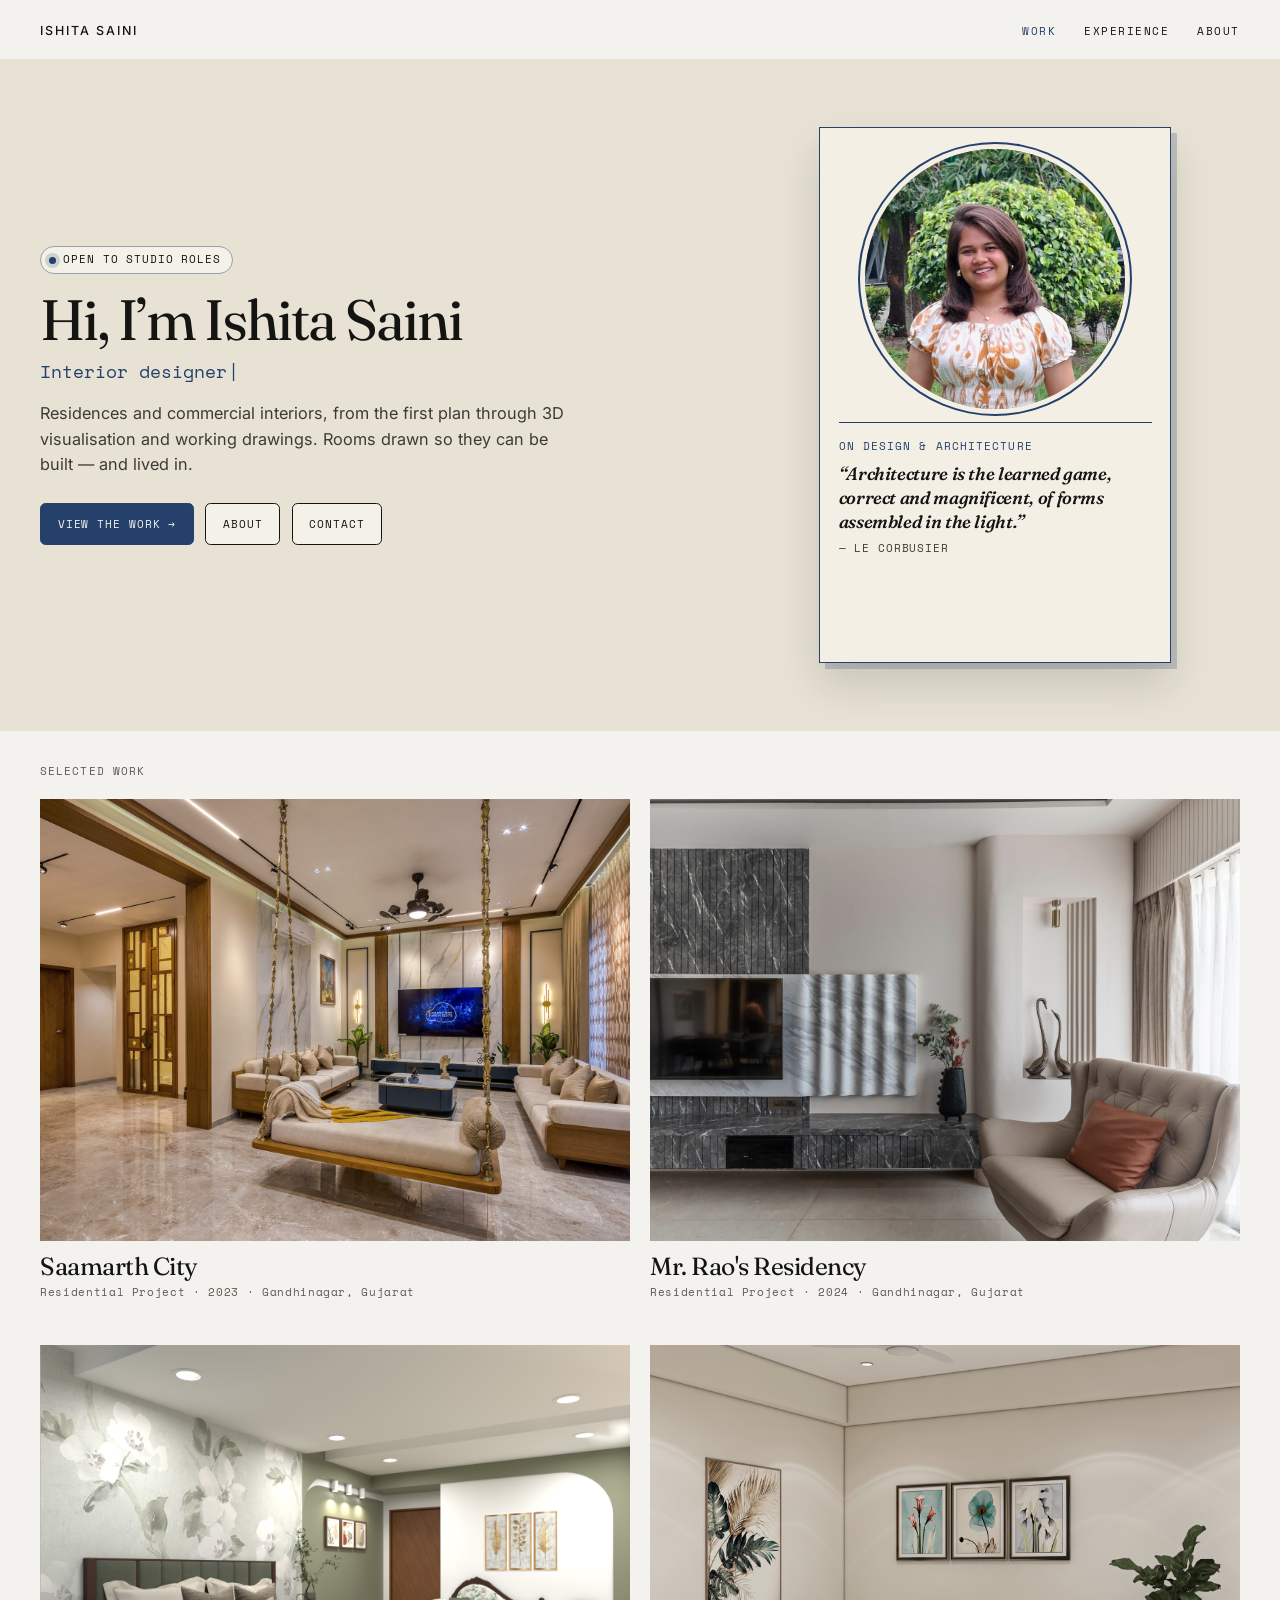
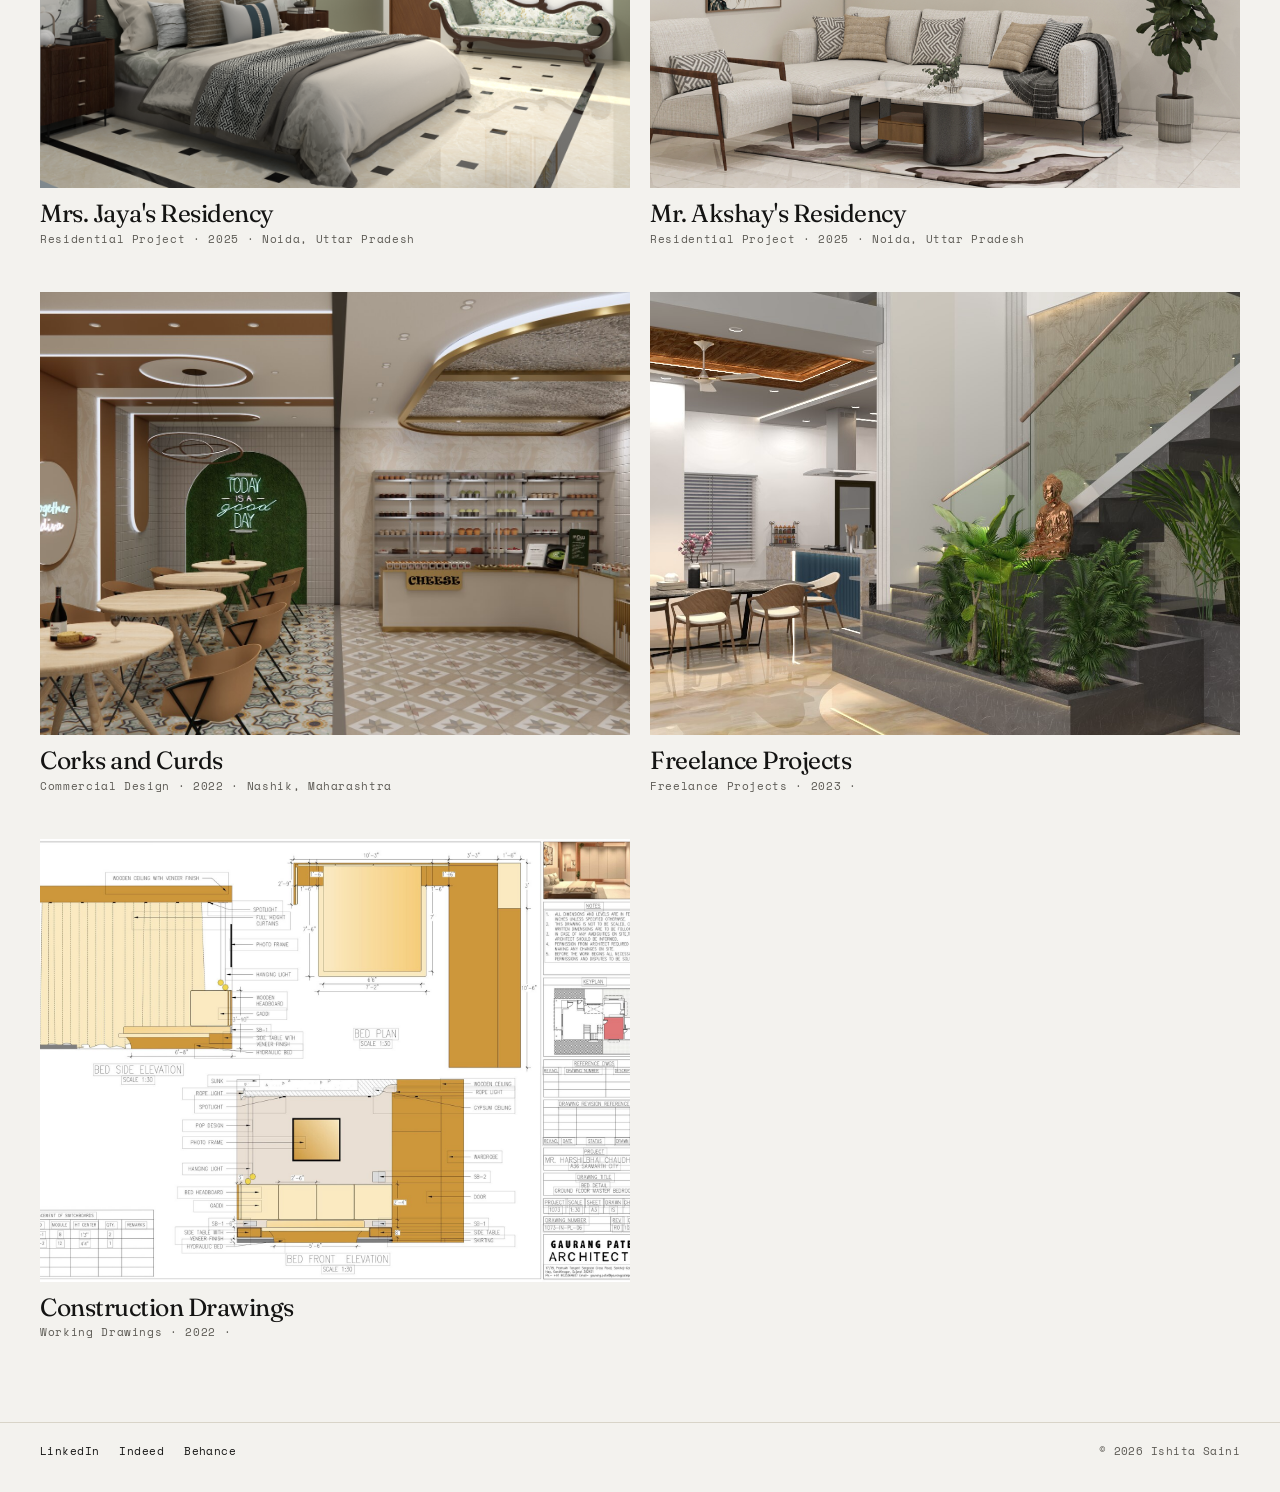
==== commit d6e20f8f: "Experience section added and minor changed" ====
--- a/index.html
+++ b/index.html
@@ -23,7 +23,7 @@
     />
     <link rel="icon" href="favicon.svg" type="image/svg+xml" />
     <link rel="apple-touch-icon" href="images/apple-touch-icon.png" />
-    <link rel="stylesheet" href="css/style.css?v=even" />
+    <link rel="stylesheet" href="css/style.css?v=exp2" />
   </head>
   <body>
     <header class="site-header">
@@ -31,6 +31,7 @@
       <nav aria-label="Primary">
         <ul class="site-nav">
           <li><a href="index.html" aria-current="page">Work</a></li>
+          <li><a href="experience.html">Experience</a></li>
           <li><a href="about.html">About</a></li>
         </ul>
       </nav>
@@ -53,6 +54,7 @@
           <p class="hero__cta">
             <a class="btn btn--solid" href="#work">View the work →</a>
             <a class="btn btn--ghost" href="about.html">About</a>
+            <a class="btn btn--ghost" href="mailto:ishita.saini2542@gmail.com">Contact</a>
           </p>
         </div>
         <div class="hero__visual">
@@ -90,6 +92,6 @@
       </p>
       <p class="site-footer__copy">© 2026 Ishita Saini</p>
     </footer>
-    <script src="js/app.js?v=nocover"></script>
+    <script src="js/app.js?v=exp"></script>
   </body>
 </html>
--- a/css/style.css
+++ b/css/style.css
@@ -53,8 +53,12 @@
 
 h1,
 h2,
+h3,
 p,
 ul,
+dl,
+dt,
+dd,
 figure,
 blockquote {
   margin: 0;
@@ -80,6 +84,10 @@
 .section-label,
 .quotes__label,
 .quotes__by,
+.xp-item__year,
+.xp-item__meta,
+.xp-study__dates,
+.xp-aside .section-label,
 .site-footer {
   font-family: var(--font-mono);
   font-size: 0.68rem;
@@ -104,6 +112,7 @@
 }
 
 .site-logo {
+  flex: 0 0 auto;
   font-family: var(--font-body);
   font-size: 0.78rem;
   font-weight: 500;
@@ -111,6 +120,7 @@
   text-transform: uppercase;
   color: var(--ink);
   text-decoration: none;
+  white-space: nowrap;
 }
 
 .site-logo:hover {
@@ -776,6 +786,21 @@
   margin-top: 0.9rem;
 }
 
+.about__actions {
+  display: flex;
+  flex-wrap: wrap;
+  gap: 0.7rem;
+  margin-top: 1.6rem;
+}
+
+.about__actions .btn {
+  width: fit-content;
+}
+
+.about__actions + .about__cta {
+  margin-top: 1rem;
+}
+
 .about__cta {
   display: flex;
   flex-wrap: wrap;
@@ -797,6 +822,160 @@
 .about__cta a:hover {
   color: var(--blueprint);
   border-bottom-color: var(--blueprint);
+}
+
+/* --- Experience ------------------------------------------------------- */
+
+.experience {
+  display: grid;
+  grid-template-columns: 1fr;
+  grid-template-areas:
+    "head"
+    "list"
+    "aside";
+  gap: 0;
+  padding: clamp(1.25rem, 3.5vw, 2.25rem) var(--pad) 0;
+}
+
+.xp-head {
+  grid-area: head;
+  max-width: 38rem;
+  padding-bottom: 1.75rem;
+}
+
+.xp-list {
+  grid-area: list;
+  min-width: 0;
+}
+
+.xp-aside {
+  grid-area: aside;
+  min-width: 0;
+  margin-top: 1.5rem;
+  padding-top: 1.5rem;
+  border-top: 1px solid var(--rule);
+}
+
+.xp-head h1 {
+  font-family: var(--font-display);
+  font-optical-sizing: auto;
+  font-weight: 400;
+  font-size: clamp(2rem, 5vw, 3.15rem);
+  line-height: 1.04;
+  letter-spacing: -0.035em;
+  margin: 0.3rem 0 0.85rem;
+}
+
+.xp-head__lead {
+  font-size: 1.02rem;
+  line-height: 1.55;
+  color: #3d3b35;
+}
+
+.xp-head .about__actions {
+  margin-top: 1.2rem;
+  margin-bottom: 0;
+}
+
+.xp-item {
+  padding: 1.35rem 0 1.5rem;
+  border-top: 1px solid var(--rule);
+}
+
+.xp-item__head {
+  display: flex;
+  flex-direction: column;
+  gap: 0.2rem;
+}
+
+.xp-item__year {
+  order: -1;
+  color: var(--blueprint);
+}
+
+.xp-item h2 {
+  font-family: var(--font-display);
+  font-optical-sizing: auto;
+  font-weight: 400;
+  font-size: clamp(1.2rem, 2.2vw, 1.55rem);
+  line-height: 1.15;
+  letter-spacing: -0.02em;
+}
+
+.xp-item__meta {
+  margin-top: 0.2rem;
+  letter-spacing: 0.06em;
+  text-transform: none;
+  color: var(--muted);
+}
+
+.xp-item ul {
+  margin-top: 0.8rem;
+}
+
+.xp-item li {
+  position: relative;
+  padding-left: 0.9rem;
+  color: #3d3b35;
+}
+
+.xp-item li::before {
+  content: "–";
+  position: absolute;
+  left: 0;
+  color: var(--muted);
+}
+
+.xp-item li + li {
+  margin-top: 0.45rem;
+}
+
+.xp-aside .section-label {
+  padding: 0 0 0.85rem;
+  color: var(--muted);
+}
+
+.xp-study__col + .xp-study__col {
+  margin-top: 1.5rem;
+  padding-top: 1.35rem;
+  border-top: 1px solid var(--rule);
+}
+
+.xp-study__item + .xp-study__item {
+  margin-top: 1.15rem;
+}
+
+.xp-study__head {
+  display: flex;
+  flex-wrap: wrap;
+  justify-content: space-between;
+  align-items: baseline;
+  gap: 0.2rem 1rem;
+}
+
+.xp-study__dates {
+  color: var(--blueprint);
+}
+
+.xp-aside h3 {
+  font-family: var(--font-display);
+  font-optical-sizing: auto;
+  font-weight: 400;
+  font-size: clamp(1.12rem, 1.6vw, 1.35rem);
+  line-height: 1.25;
+  letter-spacing: -0.02em;
+}
+
+.xp-aside p,
+.xp-aside li {
+  margin-top: 0.15rem;
+  font-size: 0.95rem;
+  line-height: 1.45;
+  color: var(--muted);
+}
+
+.xp-aside li + li {
+  margin-top: 0.4rem;
 }
 
 /* --- Empty ------------------------------------------------------------ */
@@ -919,9 +1098,81 @@
   .about__portrait img {
     min-height: min(68vh, 36rem);
   }
+
+  .experience {
+    grid-template-columns: minmax(22rem, 0.92fr) minmax(26rem, 1.08fr);
+    grid-template-areas:
+      "head list"
+      "aside list";
+    grid-template-rows: auto 1fr;
+    align-items: stretch;
+    padding: 0;
+    min-height: calc(100vh - 7.25rem);
+  }
+
+  .experience:not(:has(.xp-aside)) {
+    grid-template-columns: 1fr;
+    grid-template-areas:
+      "head"
+      "list";
+    grid-template-rows: auto 1fr;
+  }
+
+  .xp-head {
+    max-width: none;
+    padding: clamp(1.75rem, 4vw, 2.75rem) 2.75rem 1.5rem var(--pad);
+    border-bottom: 0;
+    border-right: 1px solid var(--rule);
+    background: color-mix(in srgb, var(--ink) 3%, var(--paper));
+  }
+
+  .xp-head__lead {
+    max-width: none;
+  }
+
+  .xp-aside {
+    display: flex;
+    flex-direction: column;
+    justify-content: space-between;
+    gap: 1.75rem;
+    margin-top: 0;
+    padding: 1.5rem 2.75rem 2.75rem var(--pad);
+    border-top: 1px solid var(--rule);
+    border-right: 1px solid var(--rule);
+    background: color-mix(in srgb, var(--ink) 3%, var(--paper));
+  }
+
+  .xp-aside .xp-study__col + .xp-study__col {
+    margin-top: 0;
+  }
+
+  .xp-list {
+    padding: clamp(1.75rem, 4vw, 2.75rem) var(--pad) 2.5rem 2.75rem;
+  }
+
+  .xp-item:first-child {
+    border-top: 0;
+    padding-top: 0;
+  }
+
+  .xp-item__head {
+    flex-direction: row;
+    justify-content: space-between;
+    align-items: baseline;
+    gap: 1rem;
+  }
+
+  .xp-item__year {
+    order: 0;
+    flex: 0 0 auto;
+  }
 }
 
 @media (max-width: 520px) {
+  .site-nav {
+    gap: 1rem;
+  }
+
   .gallery {
     grid-template-columns: 1fr;
   }
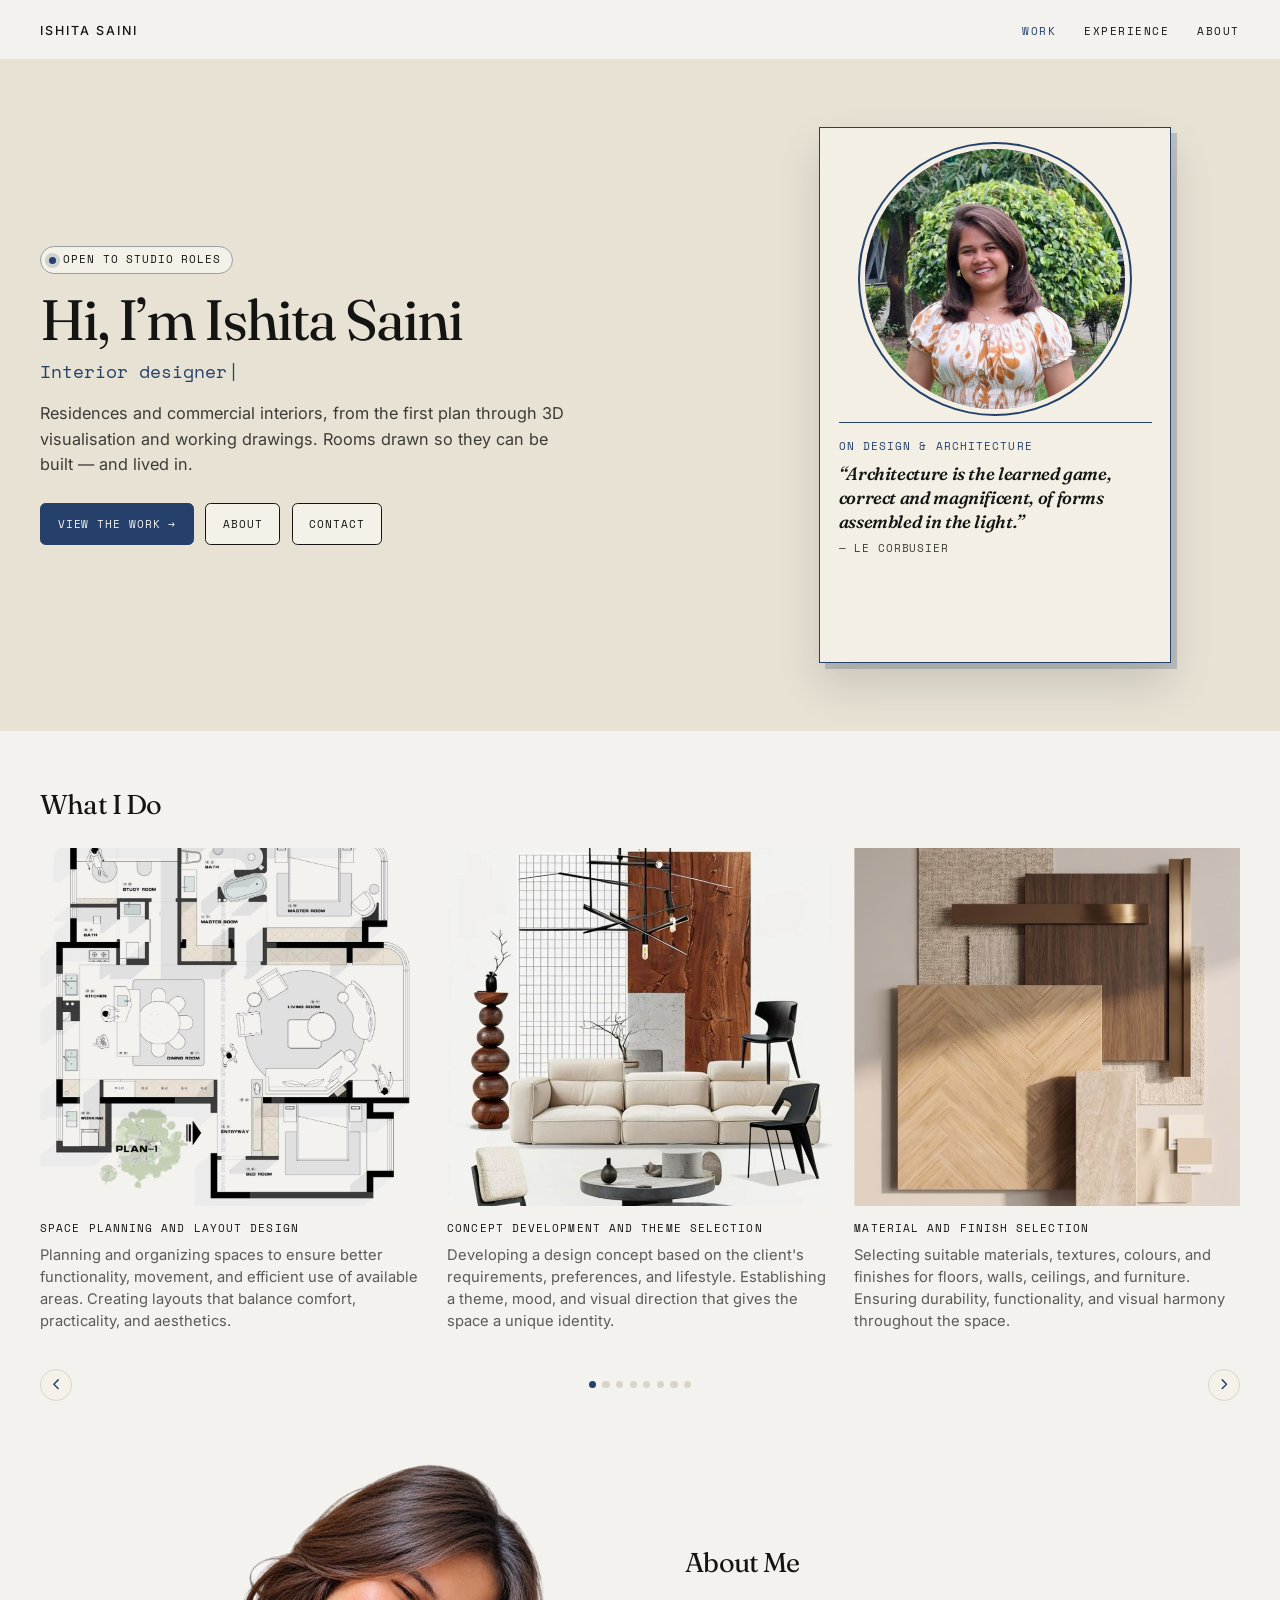
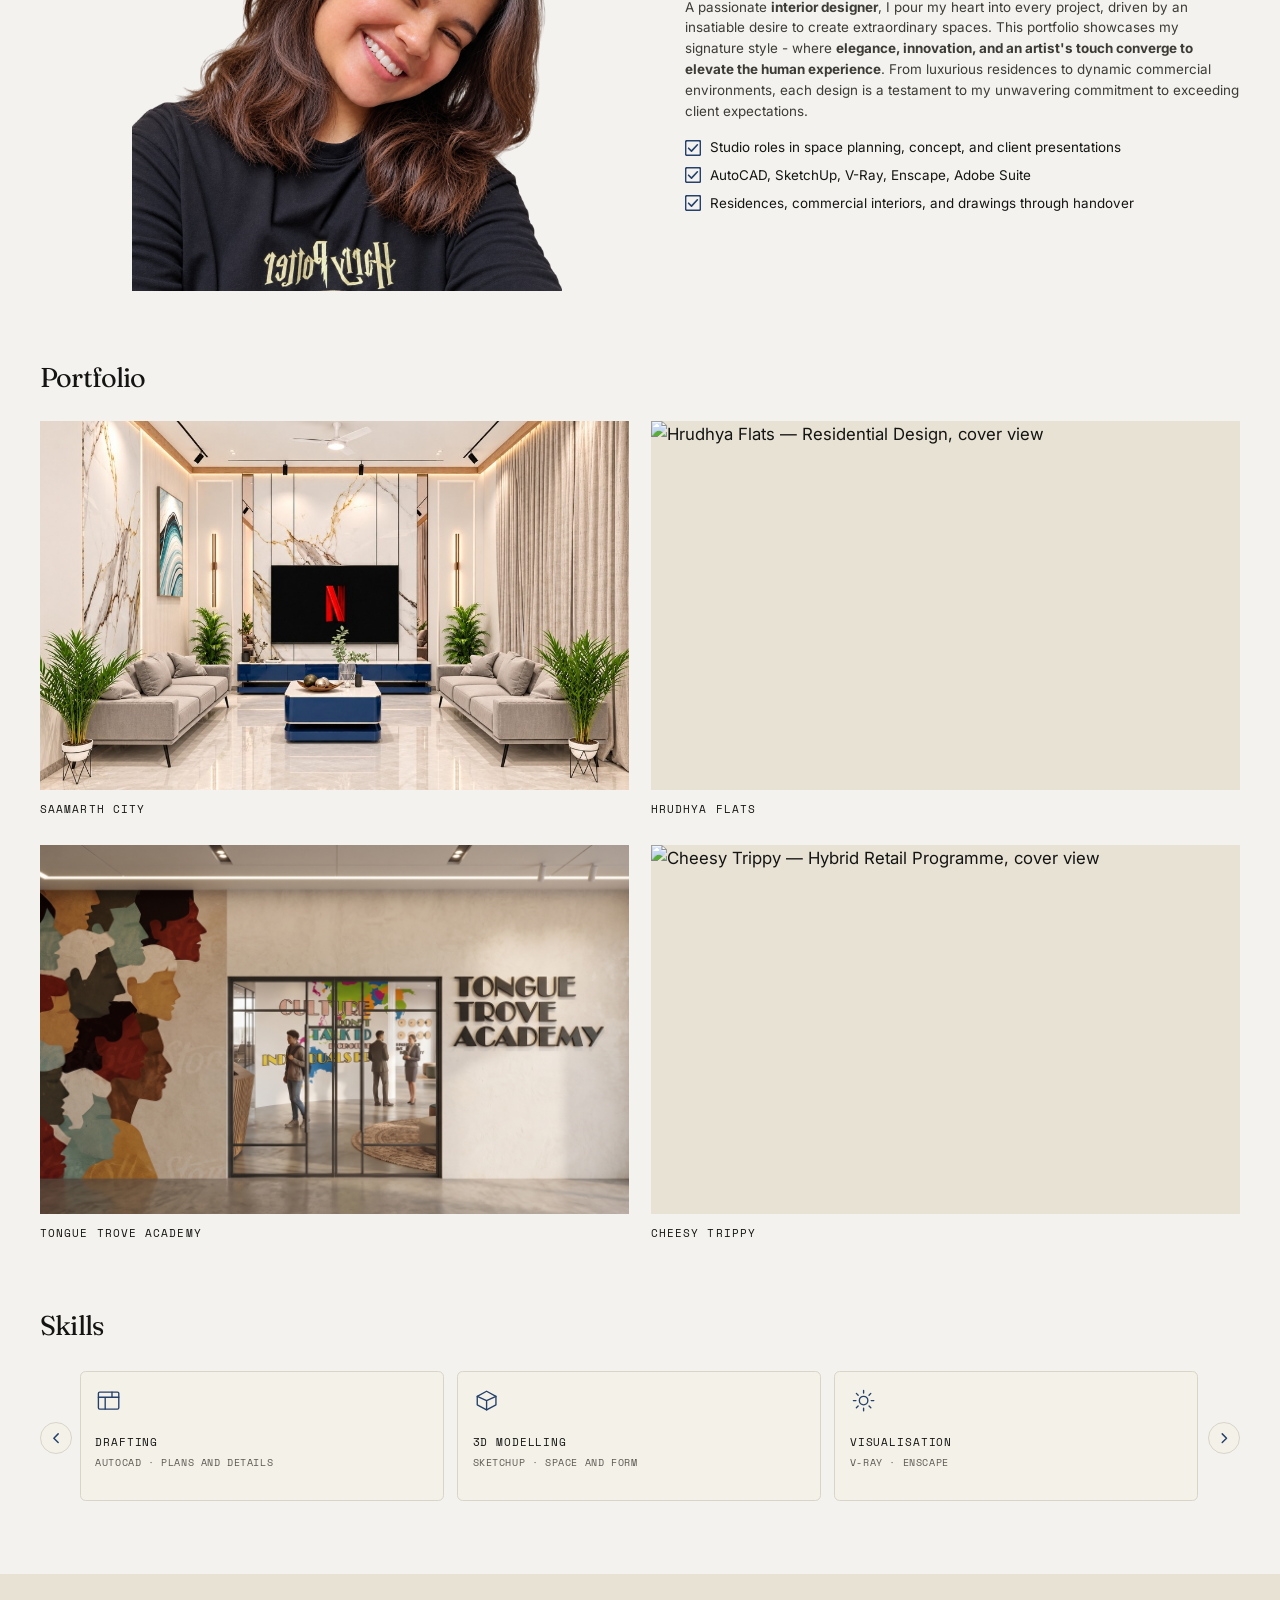
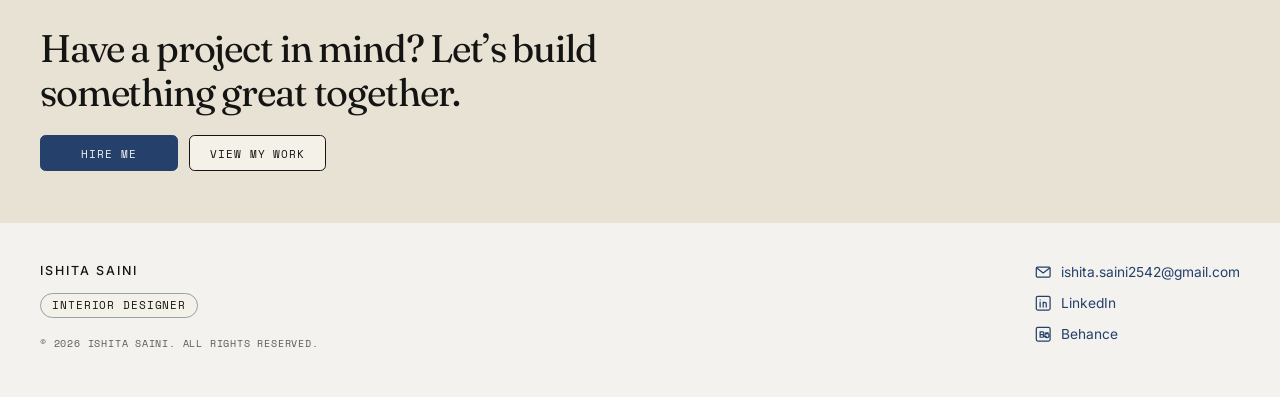
==== commit 1cac5361: "New design and website update" ====
--- a/index.html
+++ b/index.html
@@ -14,7 +14,7 @@
       content="Residences, commercial interiors, visualisation, and working drawings."
     />
     <meta property="og:type" content="website" />
-    <meta property="og:image" content="images/projects/saamarth-city/cover.jpg" />
+    <meta property="og:image" content="images/projects/Samarth city - Residentail Design/3. Renders/1.png" />
     <link rel="preconnect" href="https://fonts.googleapis.com" />
     <link rel="preconnect" href="https://fonts.gstatic.com" crossorigin />
     <link
@@ -23,75 +23,201 @@
     />
     <link rel="icon" href="favicon.svg" type="image/svg+xml" />
     <link rel="apple-touch-icon" href="images/apple-touch-icon.png" />
-    <link rel="stylesheet" href="css/style.css?v=exp2" />
+    <link rel="stylesheet" href="css/style.css?v=home21" />
   </head>
-  <body>
-    <header class="site-header">
-      <a class="site-logo" href="index.html">Ishita Saini</a>
-      <nav aria-label="Primary">
-        <ul class="site-nav">
-          <li><a href="index.html" aria-current="page">Work</a></li>
-          <li><a href="experience.html">Experience</a></li>
-          <li><a href="about.html">About</a></li>
-        </ul>
-      </nav>
-    </header>
-
-    <main>
-      <section class="hero" aria-label="Introduction">
-        <div class="hero__drawing" aria-hidden="true"></div>
-        <div class="hero__copy">
-          <p class="hero__badge">
-            <span class="hero__dot" aria-hidden="true"></span>
-            Open to studio roles
-          </p>
-          <h1>Hi, I’m Ishita Saini</h1>
-          <p class="hero__role">
-            <span id="hero-role">Interior designer</span><span class="hero__cursor" aria-hidden="true">|</span>
-          </p>
-          <p class="hero__line">
-            Residences and commercial interiors, from the first plan through 3D visualisation and working drawings. Rooms drawn so they can be built — and lived in.          </p>
-          <p class="hero__cta">
-            <a class="btn btn--solid" href="#work">View the work →</a>
-            <a class="btn btn--ghost" href="about.html">About</a>
-            <a class="btn btn--ghost" href="mailto:ishita.saini2542@gmail.com">Contact</a>
-          </p>
-        </div>
-        <div class="hero__visual">
-          <figure class="hero__photo">
+  <body class="page-home">
+    <div class="sheet">
+      <header class="site-header">
+        <a class="site-logo" href="index.html">Ishita Saini</a>
+        <nav aria-label="Primary">
+          <ul class="site-nav">
+            <li><a href="#portfolio" aria-current="page">Work</a></li>
+            <li><a href="experience.html">Experience</a></li>
+            <li><a href="about.html">About</a></li>
+          </ul>
+        </nav>
+      </header>
+
+      <main>
+        <section class="hero" aria-label="Introduction">
+          <div class="hero__drawing" aria-hidden="true"></div>
+          <div class="hero__copy">
+            <p class="hero__badge">
+              <span class="hero__dot" aria-hidden="true"></span>
+              Open to studio roles
+            </p>
+            <h1>Hi, I’m Ishita Saini</h1>
+            <p class="hero__role">
+              <span id="hero-role">Interior designer</span><span class="hero__cursor" aria-hidden="true">|</span>
+            </p>
+            <p class="hero__line">
+              Residences and commercial interiors, from the first plan through 3D visualisation and working drawings. Rooms drawn so they can be built — and lived in.
+            </p>
+            <p class="hero__cta">
+              <a class="btn btn--solid" href="#portfolio">View the work →</a>
+              <a class="btn btn--ghost" href="about.html">About</a>
+              <a class="btn btn--ghost" href="mailto:ishita.saini2542@gmail.com">Contact</a>
+            </p>
+          </div>
+          <div class="hero__visual">
+            <figure class="hero__photo">
+              <img
+                src="images/about/hero-section.jpeg"
+                alt="Ishita Saini, interior designer"
+                width="640"
+                height="640"
+              />
+            </figure>
+            <section class="quotes" aria-label="Quotes on design and architecture">
+              <p class="quotes__label">On design &amp; architecture</p>
+              <blockquote class="quotes__card" id="quote-card" aria-live="polite">
+                <p class="quotes__text" id="quote-text">Loading a line on design…</p>
+                <footer class="quotes__by" id="quote-author"></footer>
+              </blockquote>
+            </section>
+          </div>
+        </section>
+
+        <section class="home-block" aria-labelledby="services-title">
+          <h2 id="services-title">What I Do</h2>
+          <div id="services">
+            <p class="status">Loading…</p>
+          </div>
+        </section>
+
+        <section class="home-about" id="about" aria-labelledby="about-title">
+          <figure class="home-about__photo">
             <img
-              src="images/about/hero-section.jpeg"
-              alt="Ishita Saini, interior designer"
-              width="640"
-              height="640"
+              src="images/about/ishita7.png"
+              alt="Ishita Saini"
+              width="1254"
+              height="1252"
             />
           </figure>
-          <section class="quotes" aria-label="Quotes on design and architecture">
-            <p class="quotes__label">On design &amp; architecture</p>
-            <blockquote class="quotes__card" id="quote-card" aria-live="polite">
-              <p class="quotes__text" id="quote-text">Loading a line on design…</p>
-              <footer class="quotes__by" id="quote-author"></footer>
-            </blockquote>
-          </section>
+          <div class="home-about__copy">
+            <h2 id="about-title">About Me</h2>
+            <p>
+              A passionate <b>interior designer</b>, I pour my heart into every project, driven by an insatiable desire to create extraordinary spaces. This portfolio showcases my signature style - where <b>elegance, innovation, and an artist's touch converge to elevate the human experience</b>. From luxurious residences to dynamic commercial environments, each design is a testament to my unwavering commitment to exceeding client expectations.
+            </p>
+            <ul class="home-checks">
+              <li>
+                <svg viewBox="0 0 16 16" aria-hidden="true"><rect x="0.6" y="0.6" width="14.8" height="14.8" rx="1.5"/><path d="M3.6 8.2 6.5 11.1 12.4 4.8"/></svg>
+                <span>Studio roles in space planning, concept, and client presentations</span>
+              </li>
+              <li>
+                <svg viewBox="0 0 16 16" aria-hidden="true"><rect x="0.6" y="0.6" width="14.8" height="14.8" rx="1.5"/><path d="M3.6 8.2 6.5 11.1 12.4 4.8"/></svg>
+                <span>AutoCAD, SketchUp, V-Ray, Enscape, Adobe Suite</span>
+              </li>
+              <li>
+                <svg viewBox="0 0 16 16" aria-hidden="true"><rect x="0.6" y="0.6" width="14.8" height="14.8" rx="1.5"/><path d="M3.6 8.2 6.5 11.1 12.4 4.8"/></svg>
+                <span>Residences, commercial interiors, and drawings through handover</span>
+              </li>
+            </ul>
+          </div>
+        </section>
+
+        <section class="home-block home-folio" id="portfolio" aria-labelledby="portfolio-title">
+          <h2 id="portfolio-title">Portfolio</h2>
+          <div id="project-index">
+            <p class="status">Loading work…</p>
+          </div>
+          <p class="home-folio__more">
+            <button type="button" class="home-btn home-btn--soft" id="folio-more" hidden>View my projects</button>
+          </p>
+        </section>
+
+        <section class="home-block home-skills" aria-labelledby="skills-title">
+          <h2 id="skills-title">Skills</h2>
+          <div class="skills-wrap">
+            <button type="button" class="skills-nav" id="skills-prev" aria-label="Previous skills">
+              <svg viewBox="0 0 16 16" aria-hidden="true"><path d="M10.2 3.2 5.4 8l4.8 4.8"/></svg>
+            </button>
+            <div class="skills-track" id="skills-track">
+              <article class="skill-card">
+                <svg class="skill-card__icon" viewBox="0 0 32 32" aria-hidden="true">
+                  <rect x="4" y="6" width="24" height="20" rx="1.5"/>
+                  <path d="M4 12h24M12 12v14M20 6v6"/>
+                </svg>
+                <h3>Drafting</h3>
+                <p>AutoCAD · plans and details</p>
+              </article>
+              <article class="skill-card">
+                <svg class="skill-card__icon" viewBox="0 0 32 32" aria-hidden="true">
+                  <path d="M16 5 27 11v10L16 27 5 21V11Z"/>
+                  <path d="M16 16 5 11M16 16l11-5M16 16v11"/>
+                </svg>
+                <h3>3D modelling</h3>
+                <p>SketchUp · space and form</p>
+              </article>
+              <article class="skill-card">
+                <svg class="skill-card__icon" viewBox="0 0 32 32" aria-hidden="true">
+                  <circle cx="16" cy="16" r="5"/>
+                  <path d="M16 4v3M16 25v3M4 16h3M25 16h3M7.5 7.5l2.1 2.1M22.4 22.4l2.1 2.1M24.5 7.5l-2.1 2.1M9.6 22.4l-2.1 2.1"/>
+                </svg>
+                <h3>Visualisation</h3>
+                <p>V-Ray · Enscape</p>
+              </article>
+              <article class="skill-card">
+                <svg class="skill-card__icon" viewBox="0 0 32 32" aria-hidden="true">
+                  <path d="M8 24 20.5 6.5l5 5L13 29H8v-5Z"/>
+                  <path d="M18 9.2 22.8 14"/>
+                </svg>
+                <h3>Presentation</h3>
+                <p>Adobe Suite · boards and decks</p>
+              </article>
+              <article class="skill-card">
+                <svg class="skill-card__icon" viewBox="0 0 32 32" aria-hidden="true">
+                  <circle cx="11" cy="12" r="3.2"/>
+                  <circle cx="21" cy="12" r="3.2"/>
+                  <path d="M5.5 23.5c.6-3 2.8-4.6 5.5-4.6s4.9 1.6 5.5 4.6M15.5 23.5c.6-3 2.8-4.6 5.5-4.6s4.9 1.6 5.5 4.6"/>
+                </svg>
+                <h3>Coordination</h3>
+                <p>Clients · vendors · site</p>
+              </article>
+            </div>
+            <button type="button" class="skills-nav" id="skills-next" aria-label="Next skills">
+              <svg viewBox="0 0 16 16" aria-hidden="true"><path d="M5.8 3.2 10.6 8l-4.8 4.8"/></svg>
+            </button>
+          </div>
+        </section>
+
+        <section class="home-cta" aria-label="Start a project">
+          <h2>Have a project in mind? Let’s build something great together.</h2>
+          <p class="home-actions">
+            <a class="home-btn home-btn--light" href="mailto:ishita.saini2542@gmail.com">Hire me</a>
+            <a class="home-btn home-btn--ghost-light" href="#portfolio">View my work</a>
+          </p>
+        </section>
+      </main>
+
+      <footer class="home-foot" id="contact">
+        <div>
+          <p class="home-foot__name">Ishita Saini</p>
+          <p class="home-pill">Interior Designer</p>
+          <p class="home-foot__copy">© 2026 Ishita Saini. All rights reserved.</p>
         </div>
-      </section>
-
-      <section id="work" class="work-section">
-        <h2 class="section-label">Selected work</h2>
-        <div id="project-index">
-          <p class="status">Loading work…</p>
-        </div>
-      </section>
-    </main>
-
-    <footer class="site-footer">
-      <p class="site-footer__links">
-        <a href="https://www.linkedin.com/in/ishita-s-9a9b94247/" rel="noopener noreferrer">LinkedIn</a>
-        <a href="https://profile.indeed.com/" rel="noopener noreferrer">Indeed</a>
-        <a href="https://www.behance.net/" rel="noopener noreferrer">Behance</a>
-      </p>
-      <p class="site-footer__copy">© 2026 Ishita Saini</p>
-    </footer>
-    <script src="js/app.js?v=exp"></script>
+        <ul class="home-foot__links">
+          <li>
+            <a href="mailto:ishita.saini2542@gmail.com">
+              <svg viewBox="0 0 24 24" aria-hidden="true"><rect x="3" y="5.5" width="18" height="13" rx="1.5"/><path d="m4 7 8 6 8-6"/></svg>
+              ishita.saini2542@gmail.com
+            </a>
+          </li>
+          <li>
+            <a href="https://www.linkedin.com/in/ishita-s-9a9b94247/" rel="noopener noreferrer">
+              <svg viewBox="0 0 24 24" aria-hidden="true"><rect x="3" y="3" width="18" height="18" rx="2"/><path d="M8 10.5V17M8 7.5v.2M12 17v-4.2a2 2 0 0 1 4 0V17M12 17v-6.5"/></svg>
+              LinkedIn
+            </a>
+          </li>
+          <li>
+            <a href="https://www.behance.net/" rel="noopener noreferrer">
+              <svg viewBox="0 0 24 24" aria-hidden="true"><rect x="3" y="3" width="18" height="18" rx="2"/><path d="M8 12.5h3.2a1.8 1.8 0 0 0 0-3.6H8V16h3.4a1.9 1.9 0 0 0 0-3.5M15.2 10.2h3.2M14.2 13.2c.3-1.2 1.4-2 2.8-2 1.6 0 2.7 1.1 2.7 2.6 0 1.7-1.2 2.8-3 2.8-1.5 0-2.5-.7-2.8-1.8h2.2"/></svg>
+              Behance
+            </a>
+          </li>
+        </ul>
+      </footer>
+    </div>
+    <script src="js/app.js?v=loop1"></script>
   </body>
 </html>
--- a/css/style.css
+++ b/css/style.css
@@ -7,7 +7,16 @@
   --font-display: "Fraunces", "Times New Roman", serif;
   --font-mono: "Space Mono", "Courier New", monospace;
   --font-body: "Inter", "Helvetica Neue", sans-serif;
+  --font-neue: "Neue Montreal", "Helvetica Neue", sans-serif;
   --pad: clamp(1.15rem, 3.5vw, 2.5rem);
+}
+
+@font-face {
+  font-family: "Neue Montreal";
+  src: url("../fonts/NeueMontreal-Regular.woff2") format("woff2");
+  font-weight: 400;
+  font-style: normal;
+  font-display: swap;
 }
 
 *,
@@ -449,7 +458,7 @@
 .work-card__media {
   display: block;
   overflow: hidden;
-  background: #cfc9bb;
+  background: transparent;
   aspect-ratio: 4 / 3;
 }
 
@@ -498,6 +507,27 @@
 
 /* --- Project page ----------------------------------------------------- */
 
+.project-cover {
+  display: block;
+  width: min(100%, 72rem);
+  margin: 0 auto;
+  padding: 0 var(--pad) 1.25rem;
+  border: 0;
+  background: transparent;
+  color: inherit;
+  font: inherit;
+  cursor: zoom-in;
+}
+
+.project-cover img {
+  width: 100%;
+  max-height: 44rem;
+  height: auto;
+  object-fit: contain;
+  display: block;
+  background: transparent;
+}
+
 .project {
   display: flex;
   flex-direction: column;
@@ -505,15 +535,16 @@
 
 .project-info {
   padding: 1.25rem var(--pad) 1.5rem;
+  text-align: center;
 }
 
 .project-info h1 {
-  font-family: var(--font-display);
-  font-optical-sizing: auto;
-  font-weight: 400;
-  font-size: clamp(1.7rem, 4vw, 2.45rem);
-  line-height: 1.08;
-  letter-spacing: -0.03em;
+  font-family: var(--font-neue);
+  font-weight: 400;
+  font-style: normal;
+  font-size: clamp(2.6rem, 6vw, 4.25rem);
+  line-height: 1.05;
+  letter-spacing: -0.02em;
 }
 
 .tagline {
@@ -536,16 +567,43 @@
   line-height: 1.6;
 }
 
+.project-facts {
+  margin: 1rem auto 0;
+  padding: 0;
+  list-style: none;
+  color: var(--muted);
+  font-family: var(--font-neue);
+  font-size: 1.02rem;
+  line-height: 1.55;
+}
+
+.project-facts span {
+  color: var(--ink);
+}
+
 .project-copy {
-  margin-top: 1.35rem;
+  width: min(100%, 72rem);
+  max-width: 72rem;
+  margin-top: 1.6rem;
+  margin-left: auto;
+  margin-right: auto;
+  text-align: left;
+  font-family: var(--font-neue);
+  font-weight: 400;
+  font-style: normal;
+  font-size: 1.02rem;
+  line-height: 1.55;
 }
 
 .project-copy p + p {
   margin-top: 0.85rem;
 }
 
-.project-visuals {
-  min-width: 0;
+.project-visuals,
+.project-section__media {
+  width: min(100%, 80rem);
+  margin-left: auto;
+  margin-right: auto;
 }
 
 .gallery {
@@ -557,12 +615,17 @@
 
 .gallery__item {
   appearance: none;
+  position: relative;
   display: block;
   width: 100%;
   margin: 0;
   padding: 0;
   border: 0;
-  background: #cfc9bb;
+  overflow: hidden;
+  background: transparent;
+  color: inherit;
+  font: inherit;
+  text-align: inherit;
   cursor: zoom-in;
 }
 
@@ -588,9 +651,145 @@
 
 .gallery__item img {
   width: 100%;
+  max-height: 40rem;
   height: auto;
+  object-fit: contain;
   display: block;
   pointer-events: none;
+  background: transparent;
+}
+
+.gallery__note {
+  position: absolute;
+  inset: 0;
+  display: flex;
+  flex-direction: column;
+  justify-content: safe center;
+  align-items: center;
+  gap: 0.45rem;
+  padding: 1.15rem;
+  overflow: auto;
+  text-align: center;
+  color: var(--ink);
+  background: color-mix(in srgb, var(--paper) 78%, transparent);
+  opacity: 0;
+}
+
+.gallery__note-title {
+  font-family: var(--font-display);
+  font-size: clamp(1.15rem, 2vw, 1.55rem);
+  font-weight: 400;
+  line-height: 1.15;
+  letter-spacing: -0.03em;
+}
+
+.gallery__note-text {
+  max-width: 28rem;
+  font-size: 0.95rem;
+  line-height: 1.45;
+  white-space: pre-line;
+}
+
+@media (hover: hover) and (pointer: fine) {
+  .gallery__item--note img,
+  .gallery__note {
+    transition: filter 0.35s ease, opacity 0.35s ease;
+  }
+
+  .gallery__item--note:hover img,
+  .gallery__item--note:focus-visible img {
+    filter: blur(8px);
+  }
+
+  .gallery__item--note:hover .gallery__note,
+  .gallery__item--note:focus-visible .gallery__note {
+    opacity: 1;
+  }
+}
+
+.project--sections {
+  display: block;
+}
+
+.project-section {
+  display: flex;
+  flex-direction: column;
+  gap: 0.85rem;
+  padding: 1.35rem var(--pad) 1.6rem;
+  border-top: 1px solid var(--rule);
+}
+
+.project-section h2 {
+  font-family: var(--font-display);
+  font-optical-sizing: auto;
+  font-weight: 400;
+  font-size: clamp(1.45rem, 3vw, 1.9rem);
+  line-height: 1.12;
+  letter-spacing: -0.03em;
+}
+
+.project-section__copy {
+  text-align: left;
+}
+
+.project-section--board {
+  align-items: center;
+}
+
+.project-section--board .project-section__copy {
+  text-align: center;
+}
+
+.project-section--board .gallery {
+  grid-template-columns: minmax(0, 72rem);
+  justify-content: center;
+}
+
+.project-section--board .gallery__col,
+.project-section--board .gallery__item {
+  width: 100%;
+}
+
+.project-section__text {
+  max-width: 40rem;
+  margin-top: 0.45rem;
+  margin-left: auto;
+  margin-right: auto;
+  text-align: left;
+}
+
+.project-section__text p + p {
+  margin-top: 0.75rem;
+}
+
+.project-section__media {
+  width: min(100%, 80rem);
+}
+
+.project-section__empty {
+  color: var(--muted);
+}
+
+.project-videos {
+  display: grid;
+  gap: 0.4rem;
+}
+
+.project-video {
+  display: block;
+  width: 100%;
+  max-height: 44rem;
+  background: transparent;
+}
+
+.project-docs {
+  display: grid;
+  gap: 0.45rem;
+}
+
+.project-docs a {
+  font-family: var(--font-mono);
+  font-size: 0.78rem;
 }
 
 body.is-lightbox {
@@ -615,11 +814,18 @@
 
 .lightbox__img {
   max-width: min(96vw, 92rem);
-  max-height: calc(100vh - 5.5rem);
+  max-height: calc(100vh - 10.5rem);
   width: auto;
   height: auto;
   object-fit: contain;
   background: transparent;
+  transform-origin: center center;
+  cursor: zoom-in;
+  touch-action: none;
+}
+
+.lightbox__img.is-zoomed {
+  cursor: grab;
 }
 
 .lightbox__close,
@@ -672,6 +878,38 @@
   letter-spacing: 0.12em;
 }
 
+.lightbox__note {
+  position: absolute;
+  left: 50%;
+  bottom: 2.35rem;
+  width: min(36rem, calc(100vw - 4rem));
+  margin: 0;
+  transform: translateX(-50%);
+  text-align: center;
+}
+
+.lightbox__note[hidden] {
+  display: none;
+}
+
+.lightbox__note-title {
+  display: block;
+  font-family: var(--font-display);
+  font-size: clamp(1.2rem, 2vw, 1.55rem);
+  font-weight: 400;
+  line-height: 1.15;
+  letter-spacing: -0.03em;
+}
+
+.lightbox__note-text {
+  display: block;
+  margin-top: 0.3rem;
+  font-size: 0.95rem;
+  line-height: 1.45;
+  white-space: pre-line;
+  color: color-mix(in srgb, var(--paper) 82%, transparent);
+}
+
 .lightbox__close:hover,
 .lightbox__prev:hover,
 .lightbox__next:hover {
@@ -1068,27 +1306,74 @@
   }
 
   .project {
-    display: grid;
-    grid-template-columns: minmax(17rem, 22rem) minmax(0, 1fr);
-    align-items: start;
-    gap: 0 1.75rem;
-    padding-left: var(--pad);
+    display: flex;
+    flex-direction: column;
+    align-items: stretch;
+    padding-left: 0;
   }
 
   .project-info {
-    grid-column: 1;
-    grid-row: 1;
-    position: sticky;
-    top: 3.6rem;
-    padding: 1.5rem 0 2.5rem;
-    max-height: calc(100vh - 3.6rem);
-    overflow: auto;
+    position: static;
+    max-height: none;
+    overflow: visible;
+    max-width: none;
+    width: 100%;
+    margin: 0 auto;
+    padding: 1.75rem var(--pad) 1.5rem;
   }
 
   .project-visuals {
-    grid-column: 2;
-    grid-row: 1;
-    padding: 0 var(--pad) 0.5rem 0;
+    padding: 0 var(--pad) 0.5rem;
+  }
+
+  .project--sections {
+    display: block;
+    padding-left: 0;
+  }
+
+  .project-intro {
+    display: flex;
+    flex-direction: column;
+    align-items: center;
+    padding: 1.5rem var(--pad) 0.25rem;
+  }
+
+  .project--sections .project-info {
+    position: static;
+    max-height: none;
+    overflow: visible;
+    max-width: none;
+    width: 100%;
+    padding: 0 0 1.35rem;
+  }
+
+  .project-intro .project-cover {
+    position: static;
+    width: min(100%, 72rem);
+    height: auto;
+    min-height: 0;
+    margin: 0 auto;
+    padding: 0;
+  }
+
+  .project-intro .project-cover img {
+    position: static;
+    width: 100%;
+    max-height: 44rem;
+    height: auto;
+    object-fit: contain;
+  }
+
+  .project-section {
+    display: flex;
+    flex-direction: column;
+    align-items: center;
+    gap: 1rem;
+    padding: 1.5rem var(--pad) 1.85rem;
+  }
+
+  .project-section__copy {
+    position: static;
   }
 
   .about-hero {
@@ -1206,14 +1491,672 @@
     animation: none;
   }
 
+  .gallery__item--note img,
+  .gallery__note,
   .work-card__thumb,
   .quotes__card,
   a {
     transition: none;
   }
 
+  .gallery__item--note:hover img,
+  .gallery__item--note:focus-visible img {
+    filter: none;
+  }
+
   .work-card:hover .work-card__thumb,
   .work-card:focus-visible .work-card__thumb {
     transform: none;
   }
-}
+
+  .services__track,
+  .folio-card img,
+  .service-card img,
+  .skill-card,
+  .home-btn,
+  .skills-nav {
+    transition: none;
+  }
+}
+
+/* --- Home (single-page layout) ---------------------------------------- */
+
+html:has(.page-home) {
+  scroll-behavior: smooth;
+}
+
+.page-home {
+  background: var(--paper);
+  color: var(--ink);
+  font-family: var(--font-body);
+  font-size: 1.05rem;
+  line-height: 1.6;
+}
+
+.page-home a {
+  color: inherit;
+}
+
+.page-home a.btn--solid,
+.page-home a.btn--solid:hover,
+.page-home a.btn--solid:focus-visible {
+  color: var(--paper);
+}
+
+.sheet {
+  width: 100%;
+  background: var(--paper);
+  min-height: 100vh;
+}
+
+.home-bar {
+  position: sticky;
+  top: 0;
+  z-index: 30;
+  display: flex;
+  align-items: center;
+  justify-content: space-between;
+  gap: 1rem 1.5rem;
+  padding: 1rem var(--pad);
+  background: color-mix(in srgb, #e7e2d4 90%, transparent);
+  backdrop-filter: blur(16px);
+}
+
+.home-bar__name {
+  font-family: var(--font-body);
+  font-size: 0.78rem;
+  font-weight: 500;
+  letter-spacing: 0.16em;
+  text-transform: uppercase;
+  text-decoration: none;
+  color: var(--ink);
+}
+
+.home-nav {
+  display: flex;
+  flex-wrap: wrap;
+  justify-content: flex-end;
+  gap: 0.35rem 1.35rem;
+}
+
+.home-nav a {
+  font-family: var(--font-mono);
+  font-size: 0.68rem;
+  font-weight: 400;
+  letter-spacing: 0.14em;
+  text-transform: uppercase;
+  text-decoration: none;
+  color: var(--ink);
+}
+
+.home-nav a:hover,
+.home-nav a[aria-current="page"] {
+  color: var(--blueprint);
+  text-decoration: none;
+}
+
+.home-hero {
+  display: grid;
+  grid-template-columns: minmax(0, 1.05fr) minmax(16rem, 0.95fr);
+  gap: clamp(1.5rem, 4vw, 3.5rem);
+  align-items: center;
+  padding: clamp(2.75rem, 7vh, 4.75rem) var(--pad) clamp(2.5rem, 6vh, 4.25rem);
+  background: #e7e2d4;
+}
+
+.home-hero__hi,
+.home-hero h1,
+.home-block > h2,
+.home-about h2,
+.home-cta h2 {
+  font-family: var(--font-display);
+  font-weight: 400;
+  letter-spacing: -0.03em;
+}
+
+.home-hero__hi {
+  font-size: clamp(1.55rem, 3vw, 1.9rem);
+}
+
+.home-hero h1 {
+  margin-top: 0.1rem;
+  font-size: clamp(2.15rem, 4.4vw, 2.85rem);
+  line-height: 1.08;
+}
+
+.home-pill {
+  display: inline-block;
+  margin-top: 0.85rem;
+  padding: 0.28rem 0.7rem;
+  border: 1px solid color-mix(in srgb, var(--blueprint) 35%, var(--rule));
+  border-radius: 999px;
+  background: #f4f1e8;
+  color: var(--ink);
+  font-family: var(--font-mono);
+  font-size: 0.68rem;
+  font-weight: 400;
+  letter-spacing: 0.08em;
+  line-height: 1.3;
+  text-transform: uppercase;
+}
+
+.home-hero__lead {
+  max-width: 28rem;
+  margin-top: 0.95rem;
+  color: #3d3b35;
+  font-size: 1.02rem;
+  line-height: 1.55;
+}
+
+.home-actions {
+  display: flex;
+  flex-wrap: wrap;
+  gap: 0.7rem;
+  margin-top: 1.35rem;
+}
+
+.home-actions--center {
+  justify-content: flex-start;
+}
+
+.home-btn {
+  display: inline-flex;
+  align-items: center;
+  justify-content: center;
+  min-width: 8.6rem;
+  padding: 0.7rem 1.05rem;
+  border: 1px solid var(--ink);
+  border-radius: 0.35rem;
+  background: #f4f1e8;
+  color: var(--ink);
+  font-family: var(--font-mono);
+  font-size: 0.7rem;
+  font-weight: 400;
+  letter-spacing: 0.08em;
+  line-height: 1;
+  text-transform: uppercase;
+  text-decoration: none;
+  cursor: pointer;
+}
+
+.page-home a.home-btn--solid,
+.page-home a.home-btn--light,
+.home-btn--solid,
+.home-btn--light {
+  background: var(--blueprint);
+  border-color: var(--blueprint);
+  color: var(--paper);
+}
+
+.home-btn--soft,
+.home-btn--ghost-light {
+  background: #f4f1e8;
+  border-color: var(--ink);
+  color: var(--ink);
+}
+
+.home-btn:hover,
+.home-btn:focus-visible {
+  border-color: var(--blueprint);
+  color: var(--blueprint);
+}
+
+.page-home a.home-btn--solid:hover,
+.page-home a.home-btn--solid:focus-visible,
+.page-home a.home-btn--light:hover,
+.page-home a.home-btn--light:focus-visible,
+.home-btn--solid:hover,
+.home-btn--solid:focus-visible,
+.home-btn--light:hover,
+.home-btn--light:focus-visible {
+  background: var(--ink);
+  border-color: var(--ink);
+  color: var(--paper);
+}
+
+.home-hero__frame {
+  margin: 0;
+  justify-self: end;
+  align-self: center;
+  width: min(100%, 20rem);
+  aspect-ratio: 1;
+  padding: 0.55rem;
+  border-radius: 50%;
+  background: #f3efe4;
+  box-shadow:
+    0 0 0 1.5px var(--blueprint),
+    8px 8px 0 color-mix(in srgb, var(--blueprint) 18%, transparent);
+}
+
+.home-hero__frame img {
+  width: 100%;
+  height: 100%;
+  aspect-ratio: 1;
+  border-radius: 50%;
+  object-fit: cover;
+  object-position: 50% 18%;
+  box-shadow:
+    0 0 0 5px #f3efe4,
+    0 0 0 7px var(--blueprint);
+  filter: contrast(1.08) saturate(1.05) brightness(0.96);
+}
+
+.home-block {
+  padding: 3.25rem var(--pad) 0.6rem;
+}
+
+.home-block > h2,
+.home-about h2 {
+  font-size: 1.7rem;
+}
+
+.home-block > h2 {
+  margin-bottom: 1.35rem;
+  text-align: left;
+}
+
+.services__viewport {
+  overflow: hidden;
+}
+
+.services__track {
+  display: flex;
+  gap: 1.35rem;
+  transition: transform 1.6s ease;
+}
+
+.service-card {
+  flex: 0 0 100%;
+  min-width: 0;
+}
+
+.services__controls {
+  display: flex;
+  align-items: center;
+  justify-content: space-between;
+  gap: 0.75rem;
+  margin-top: 0.9rem;
+}
+
+.services__dots {
+  display: flex;
+  flex-wrap: wrap;
+  gap: 0.4rem;
+}
+
+.services__dot {
+  width: 0.45rem;
+  height: 0.45rem;
+  padding: 0;
+  border: 0;
+  border-radius: 50%;
+  background: var(--rule);
+  cursor: pointer;
+}
+
+.services__dot[aria-current="true"] {
+  background: var(--blueprint);
+}
+
+.service-card img,
+.service-card img.service-card__sheet {
+  display: block;
+  width: 100%;
+  max-width: 100%;
+  height: clamp(16rem, 28vw, 24rem);
+  max-height: 24rem;
+  margin-inline: auto;
+  aspect-ratio: auto;
+  object-fit: cover;
+  object-position: center;
+  background: transparent;
+}
+
+.service-card h3 {
+  margin-top: 0.85rem;
+  font-family: var(--font-mono);
+  font-size: 0.68rem;
+  font-weight: 400;
+  letter-spacing: 0.1em;
+  text-align: left;
+  text-transform: uppercase;
+}
+
+.service-card p {
+  margin-top: 0.4rem;
+  max-width: 28rem;
+  color: var(--muted);
+  font-size: 0.92rem;
+  line-height: 1.5;
+  text-align: left;
+}
+
+@media (min-width: 760px) {
+  .service-card {
+    flex: 0 0 calc((100% - 2.7rem) / 3);
+  }
+}
+
+.home-about {
+  display: grid;
+  grid-template-columns: minmax(0, 1.05fr) minmax(0, 0.95fr);
+  gap: 2rem;
+  align-items: center;
+  padding: 3.25rem var(--pad) 0.8rem;
+}
+
+.home-about__photo {
+  margin: 0;
+}
+
+.home-about__photo img {
+  display: block;
+  width: 100%;
+  height: 100%;
+  aspect-ratio: 5 / 3.5;
+  object-fit: contain;
+  object-position: center;
+  background: transparent;
+}
+
+.home-about__copy p {
+  margin-top: 0.75rem;
+  color: #3d3b35;
+  font-size: 0.84rem;
+  line-height: 1.55;
+}
+
+.home-checks {
+  display: grid;
+  gap: 0.55rem;
+  margin-top: 1.05rem;
+}
+
+.home-checks li {
+  display: flex;
+  gap: 0.55rem;
+  align-items: flex-start;
+  color: var(--ink);
+  font-size: 0.84rem;
+  line-height: 1.4;
+}
+
+.home-checks svg {
+  flex: 0 0 auto;
+  width: 1rem;
+  height: 1rem;
+  margin-top: 0.08rem;
+  color: var(--blueprint);
+}
+
+.home-checks svg *,
+.skill-card__icon,
+.skill-card__icon *,
+.skills-nav svg *,
+.home-foot__links svg * {
+  fill: none;
+  stroke: currentColor;
+  stroke-width: 1.6;
+  stroke-linejoin: round;
+  stroke-linecap: round;
+}
+
+.folio-grid {
+  display: grid;
+  grid-template-columns: repeat(2, minmax(0, 1fr));
+  gap: 1.7rem 1.35rem;
+}
+
+.folio-grid.is-preview .folio-card:nth-child(n + 5) {
+  display: none;
+}
+
+.folio-card {
+  display: block;
+  color: inherit;
+  text-decoration: none;
+}
+
+.folio-card__media {
+  display: block;
+  background: #e7e2d4;
+  overflow: hidden;
+}
+
+.folio-card img {
+  width: 100%;
+  aspect-ratio: 16 / 10;
+  object-fit: cover;
+  transition: transform 0.35s ease;
+}
+
+.folio-card:hover img,
+.folio-card:focus-visible img {
+  transform: scale(1.03);
+}
+
+.folio-card__title {
+  display: block;
+  margin-top: 0.7rem;
+  font-family: var(--font-mono);
+  font-size: 0.68rem;
+  font-weight: 400;
+  letter-spacing: 0.1em;
+  text-align: left;
+  text-transform: uppercase;
+}
+
+.folio-card:hover .folio-card__title,
+.folio-card:focus-visible .folio-card__title {
+  color: var(--blueprint);
+}
+
+.home-folio__more {
+  margin: 1.7rem 0 0.4rem;
+  text-align: left;
+}
+
+.home-folio__more:has(button[hidden]) {
+  display: none;
+}
+
+.skills-wrap {
+  display: grid;
+  grid-template-columns: auto minmax(0, 1fr) auto;
+  gap: 0.45rem;
+  align-items: center;
+}
+
+.skills-track {
+  display: flex;
+  gap: 0.85rem;
+  overflow-x: auto;
+  scroll-snap-type: x mandatory;
+  scrollbar-width: none;
+  padding: 0.15rem 0.1rem 0.45rem;
+}
+
+.skills-track::-webkit-scrollbar {
+  display: none;
+}
+
+.skill-card {
+  flex: 0 0 calc((100% - 1.7rem) / 3);
+  scroll-snap-align: start;
+  min-height: 8.1rem;
+  padding: 0.95rem 0.9rem 0.9rem;
+  border: 1px solid var(--rule);
+  border-radius: 0.35rem;
+  background: #f4f1e8;
+}
+
+.skill-card__icon {
+  width: 1.7rem;
+  height: 1.7rem;
+  color: var(--blueprint);
+}
+
+.skill-card h3 {
+  margin-top: 0.7rem;
+  font-family: var(--font-mono);
+  font-size: 0.68rem;
+  font-weight: 400;
+  letter-spacing: 0.08em;
+  text-transform: uppercase;
+}
+
+.skill-card p {
+  margin-top: 0.28rem;
+  color: var(--muted);
+  font-family: var(--font-mono);
+  font-size: 0.62rem;
+  font-weight: 400;
+  letter-spacing: 0.06em;
+  text-transform: uppercase;
+}
+
+.skills-nav {
+  display: grid;
+  place-items: center;
+  width: 2rem;
+  height: 2rem;
+  padding: 0;
+  border: 1px solid var(--rule);
+  border-radius: 50%;
+  background: #f4f1e8;
+  color: var(--blueprint);
+  cursor: pointer;
+}
+
+.skills-nav svg {
+  width: 0.9rem;
+  height: 0.9rem;
+}
+
+.skills-nav:hover,
+.skills-nav:focus-visible {
+  background: var(--blueprint);
+  border-color: var(--blueprint);
+  color: var(--paper);
+}
+
+.home-cta {
+  margin-top: 3.5rem;
+  padding: 3.25rem var(--pad);
+  background: #e7e2d4;
+  text-align: left;
+}
+
+.home-cta h2 {
+  max-width: 18em;
+  margin: 0;
+  font-size: clamp(1.7rem, 3vw, 2.4rem);
+  line-height: 1.15;
+  text-transform: none;
+}
+
+.home-foot {
+  display: grid;
+  grid-template-columns: minmax(0, 1fr) minmax(0, 1fr);
+  gap: 1.5rem 2rem;
+  align-items: start;
+  padding: 2.4rem var(--pad) 2.8rem;
+}
+
+.home-foot__name {
+  font-family: var(--font-body);
+  font-size: 0.78rem;
+  font-weight: 500;
+  letter-spacing: 0.16em;
+  text-transform: uppercase;
+}
+
+.home-foot .home-pill {
+  margin-top: 0.7rem;
+}
+
+.home-foot__copy {
+  margin-top: 1.15rem;
+  color: var(--muted);
+  font-family: var(--font-mono);
+  font-size: 0.62rem;
+  font-weight: 400;
+  letter-spacing: 0.08em;
+  text-transform: uppercase;
+}
+
+.home-foot__links {
+  display: grid;
+  gap: 0.55rem;
+  justify-self: end;
+}
+
+.home-foot__links a {
+  display: flex;
+  align-items: center;
+  gap: 0.55rem;
+  color: var(--blueprint);
+  font-size: 0.86rem;
+  text-decoration: none;
+}
+
+.home-foot__links a:hover {
+  color: var(--ink);
+}
+
+.home-foot__links svg {
+  flex: 0 0 auto;
+  width: 1.15rem;
+  height: 1.15rem;
+}
+
+@media (max-width: 760px) {
+  .home-bar,
+  .home-hero,
+  .home-block,
+  .home-about,
+  .home-cta,
+  .home-foot {
+    padding-left: 1.15rem;
+    padding-right: 1.15rem;
+  }
+
+  .home-bar {
+    align-items: flex-start;
+    flex-direction: column;
+    gap: 0.7rem;
+  }
+
+  .home-nav {
+    justify-content: flex-start;
+  }
+
+  .home-hero,
+  .home-about,
+  .folio-grid,
+  .home-foot {
+    grid-template-columns: 1fr;
+  }
+
+  .home-hero {
+    padding-top: 2rem;
+  }
+
+  .home-hero__frame {
+    justify-self: center;
+  }
+
+  .skill-card {
+    flex-basis: 78%;
+  }
+
+  .home-foot__links {
+    justify-self: start;
+  }
+}
+
+@media (prefers-reduced-motion: reduce) {
+  html:has(.page-home) {
+    scroll-behavior: auto;
+  }
+}
